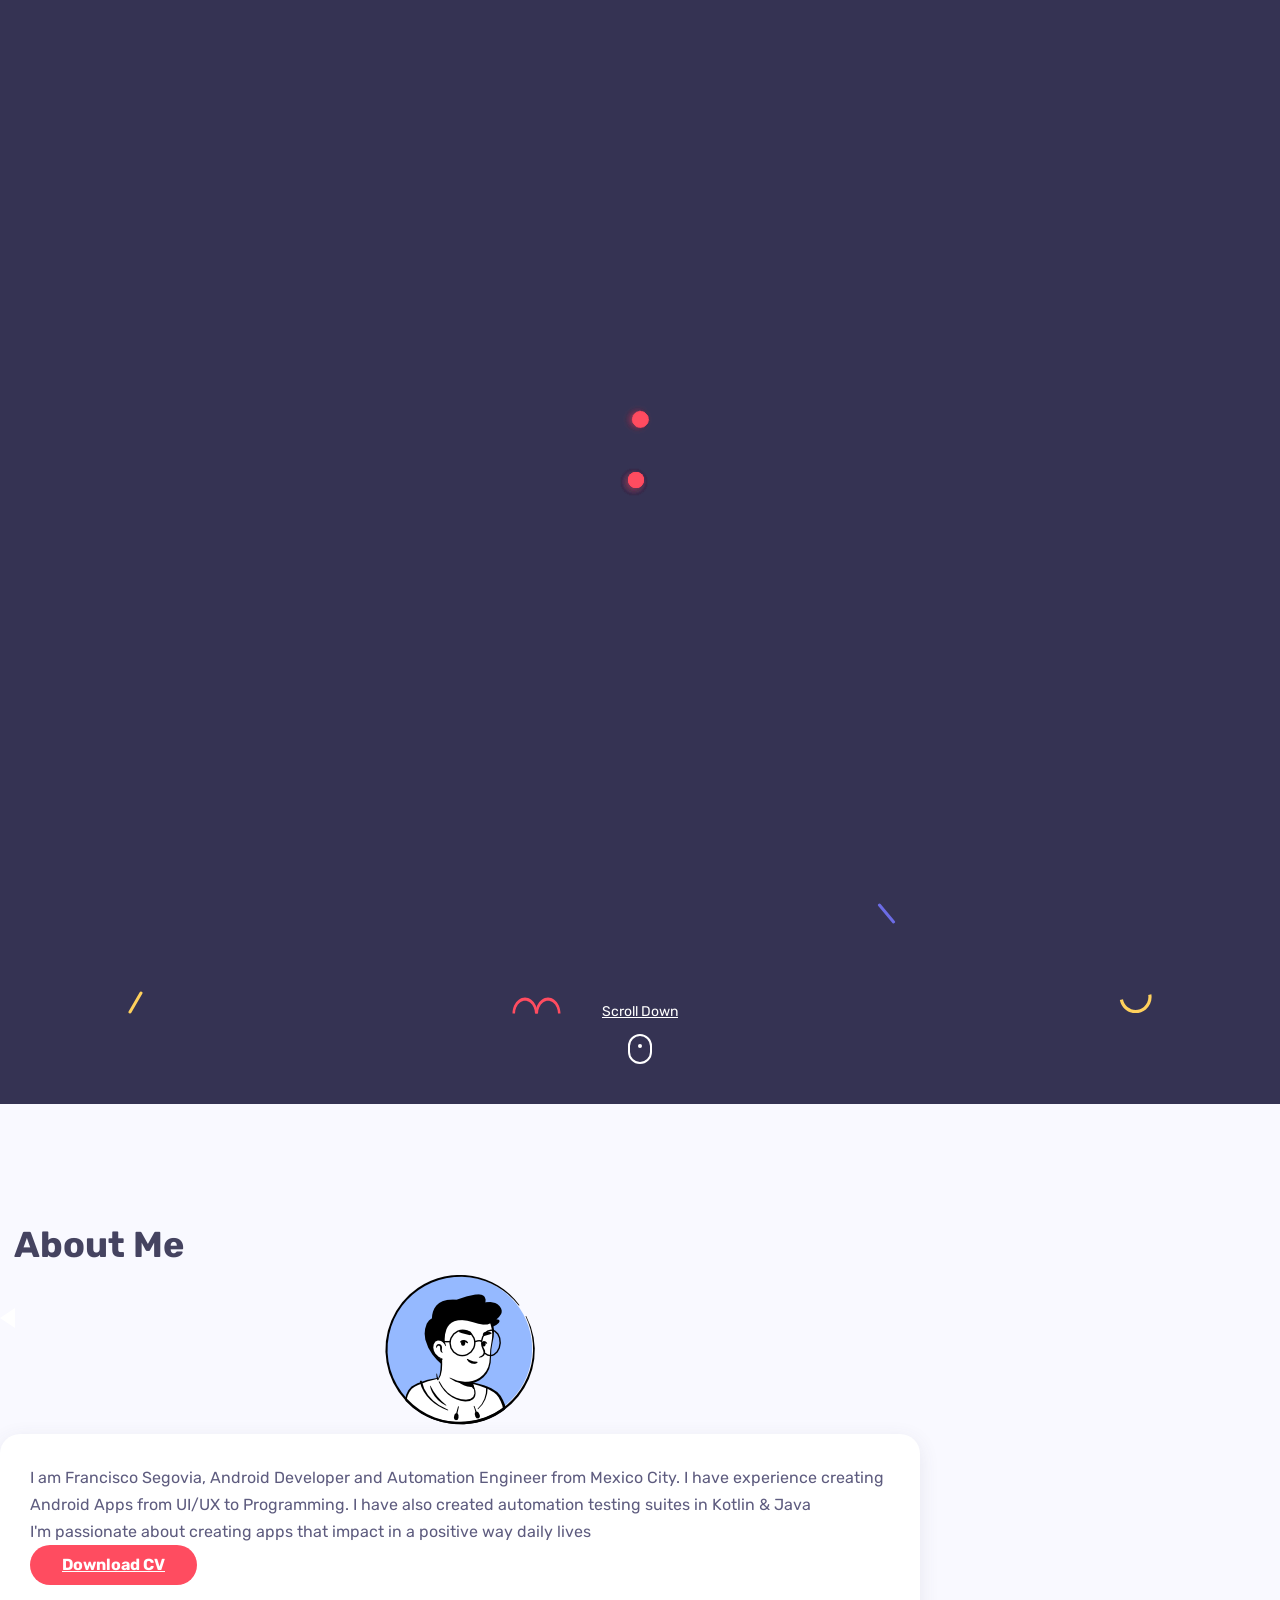
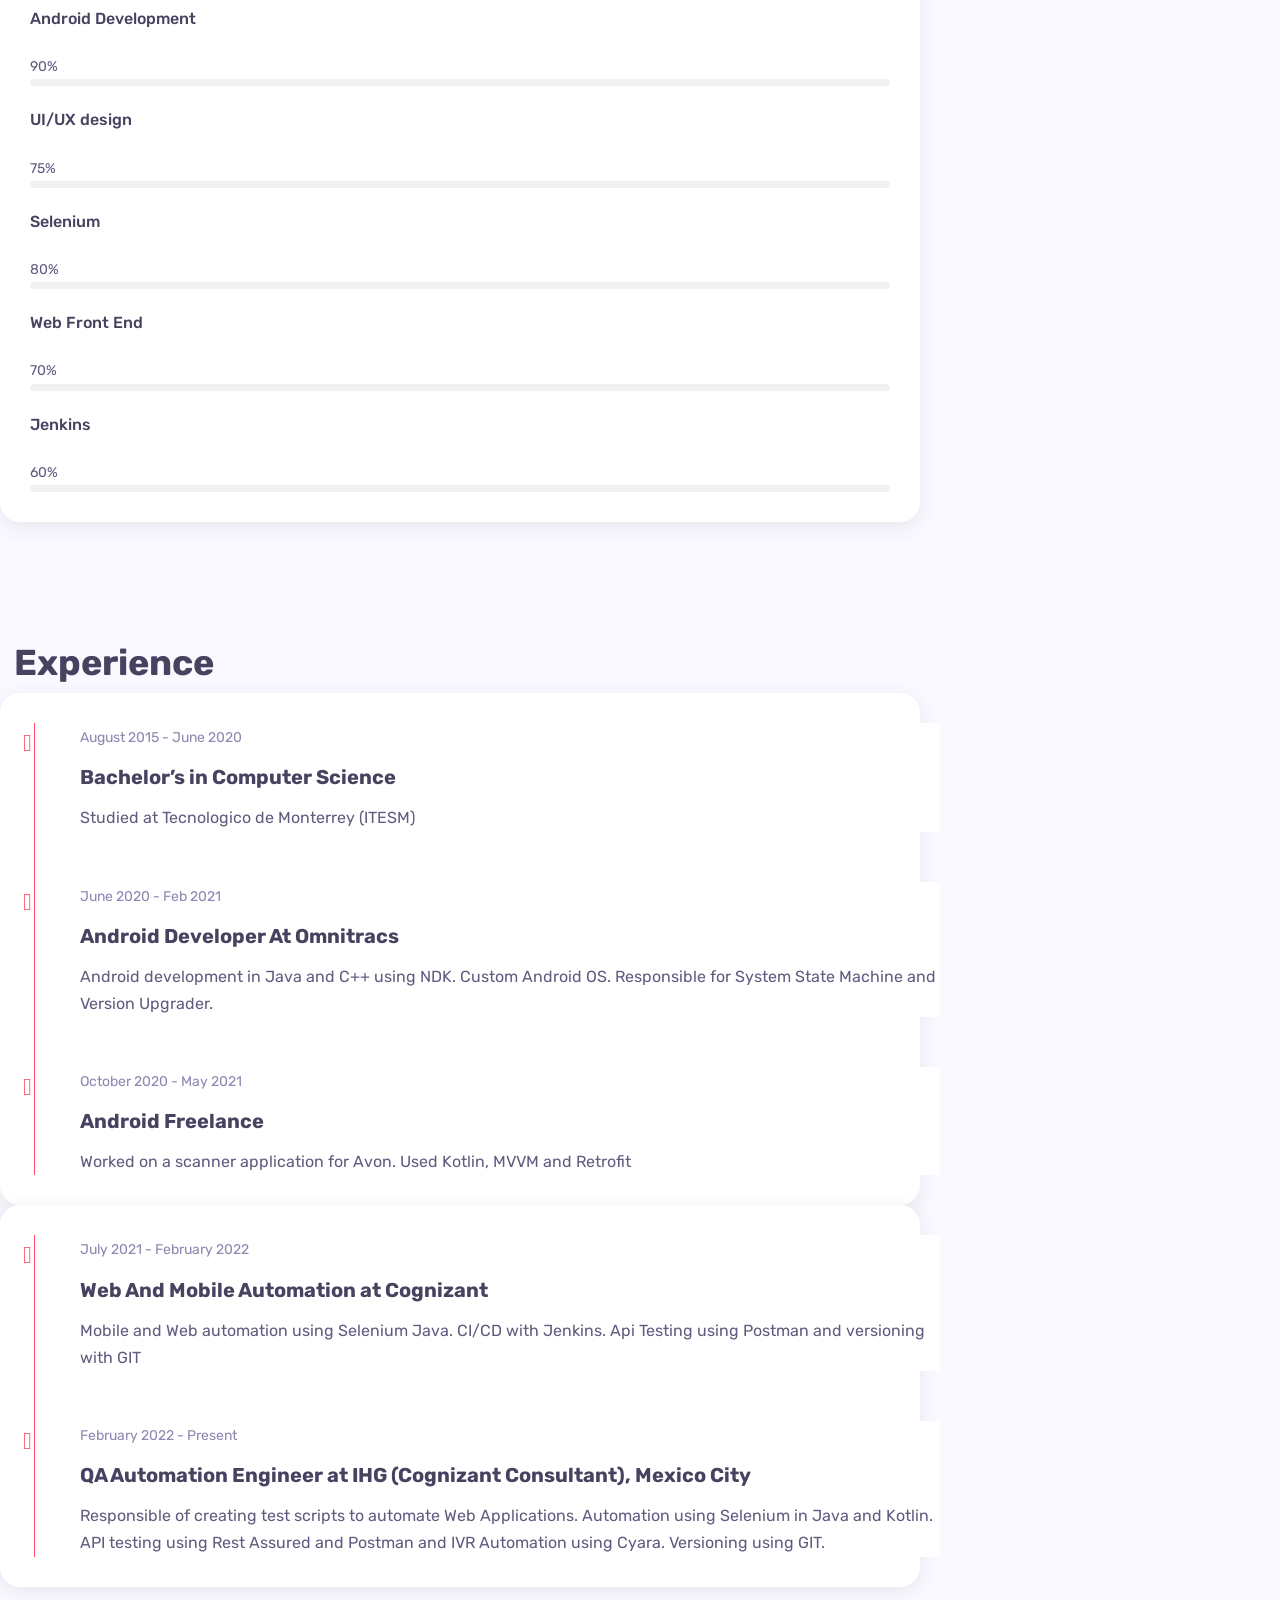
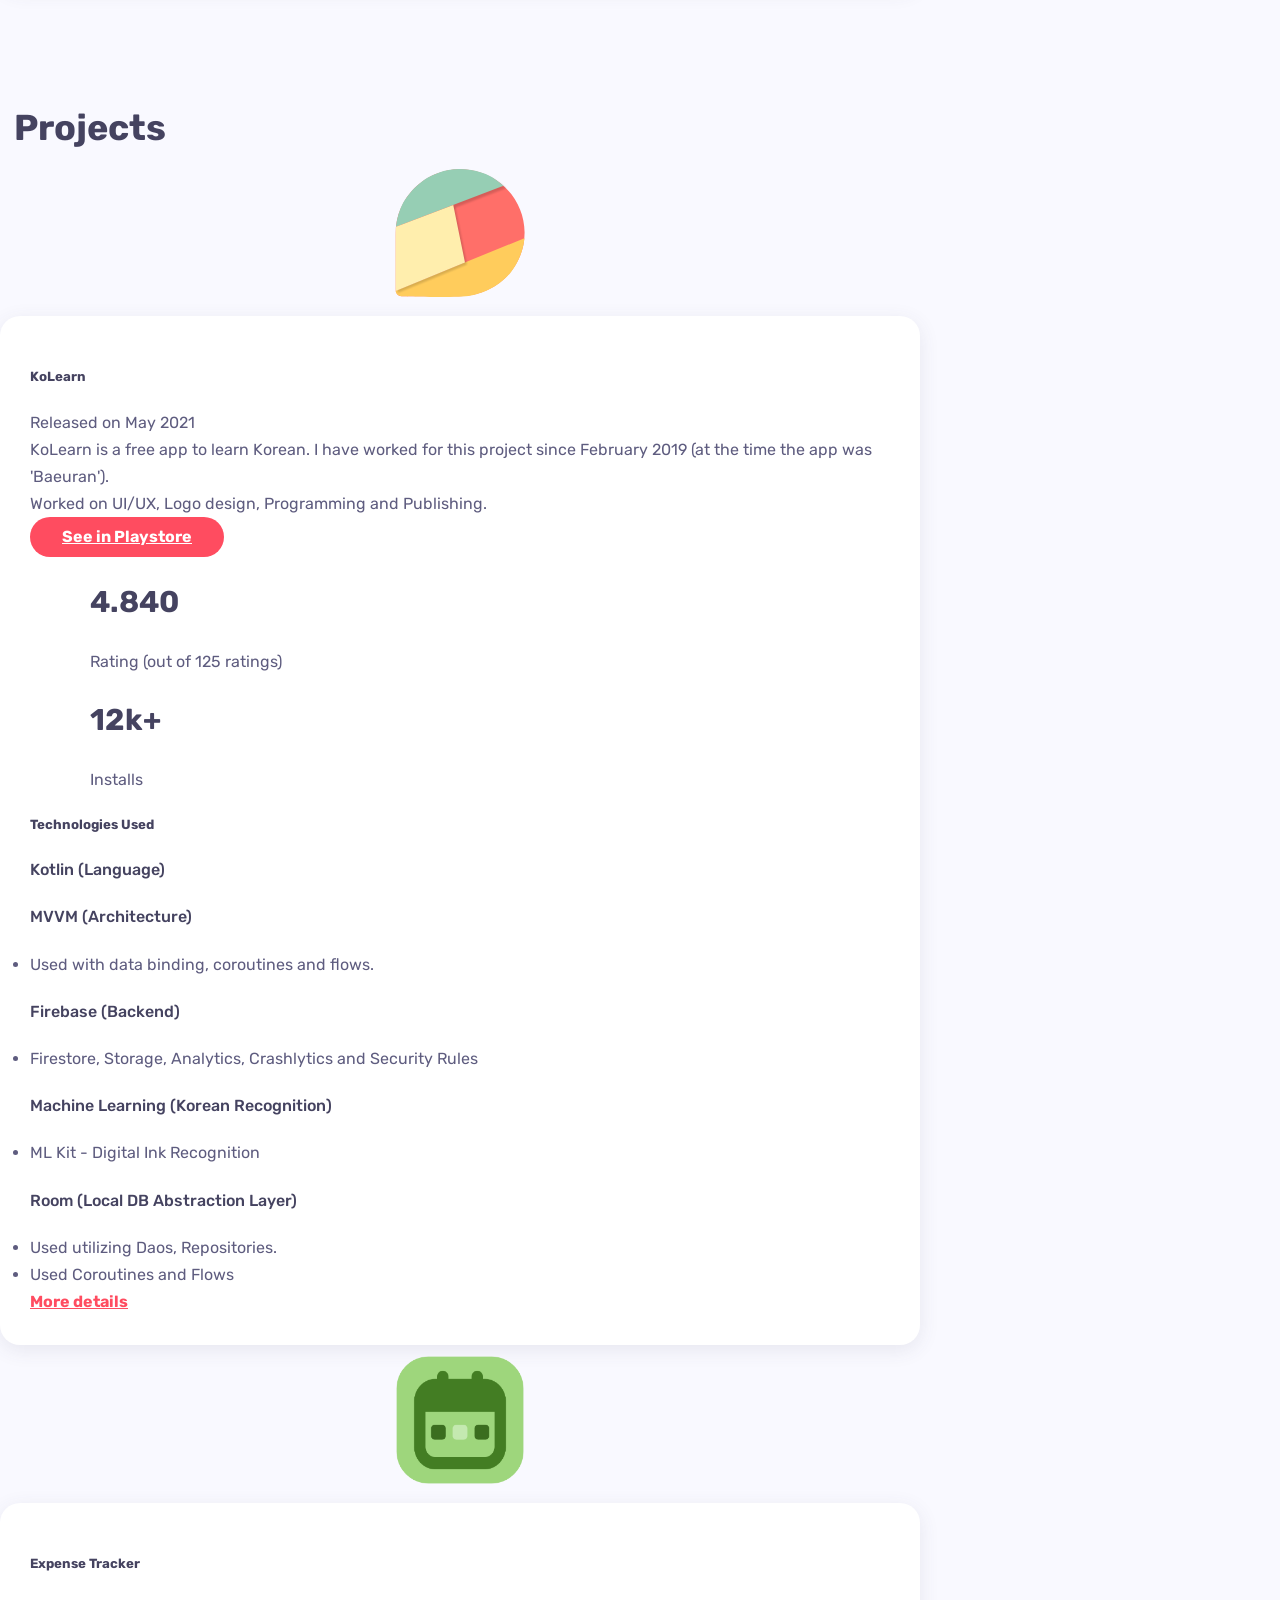
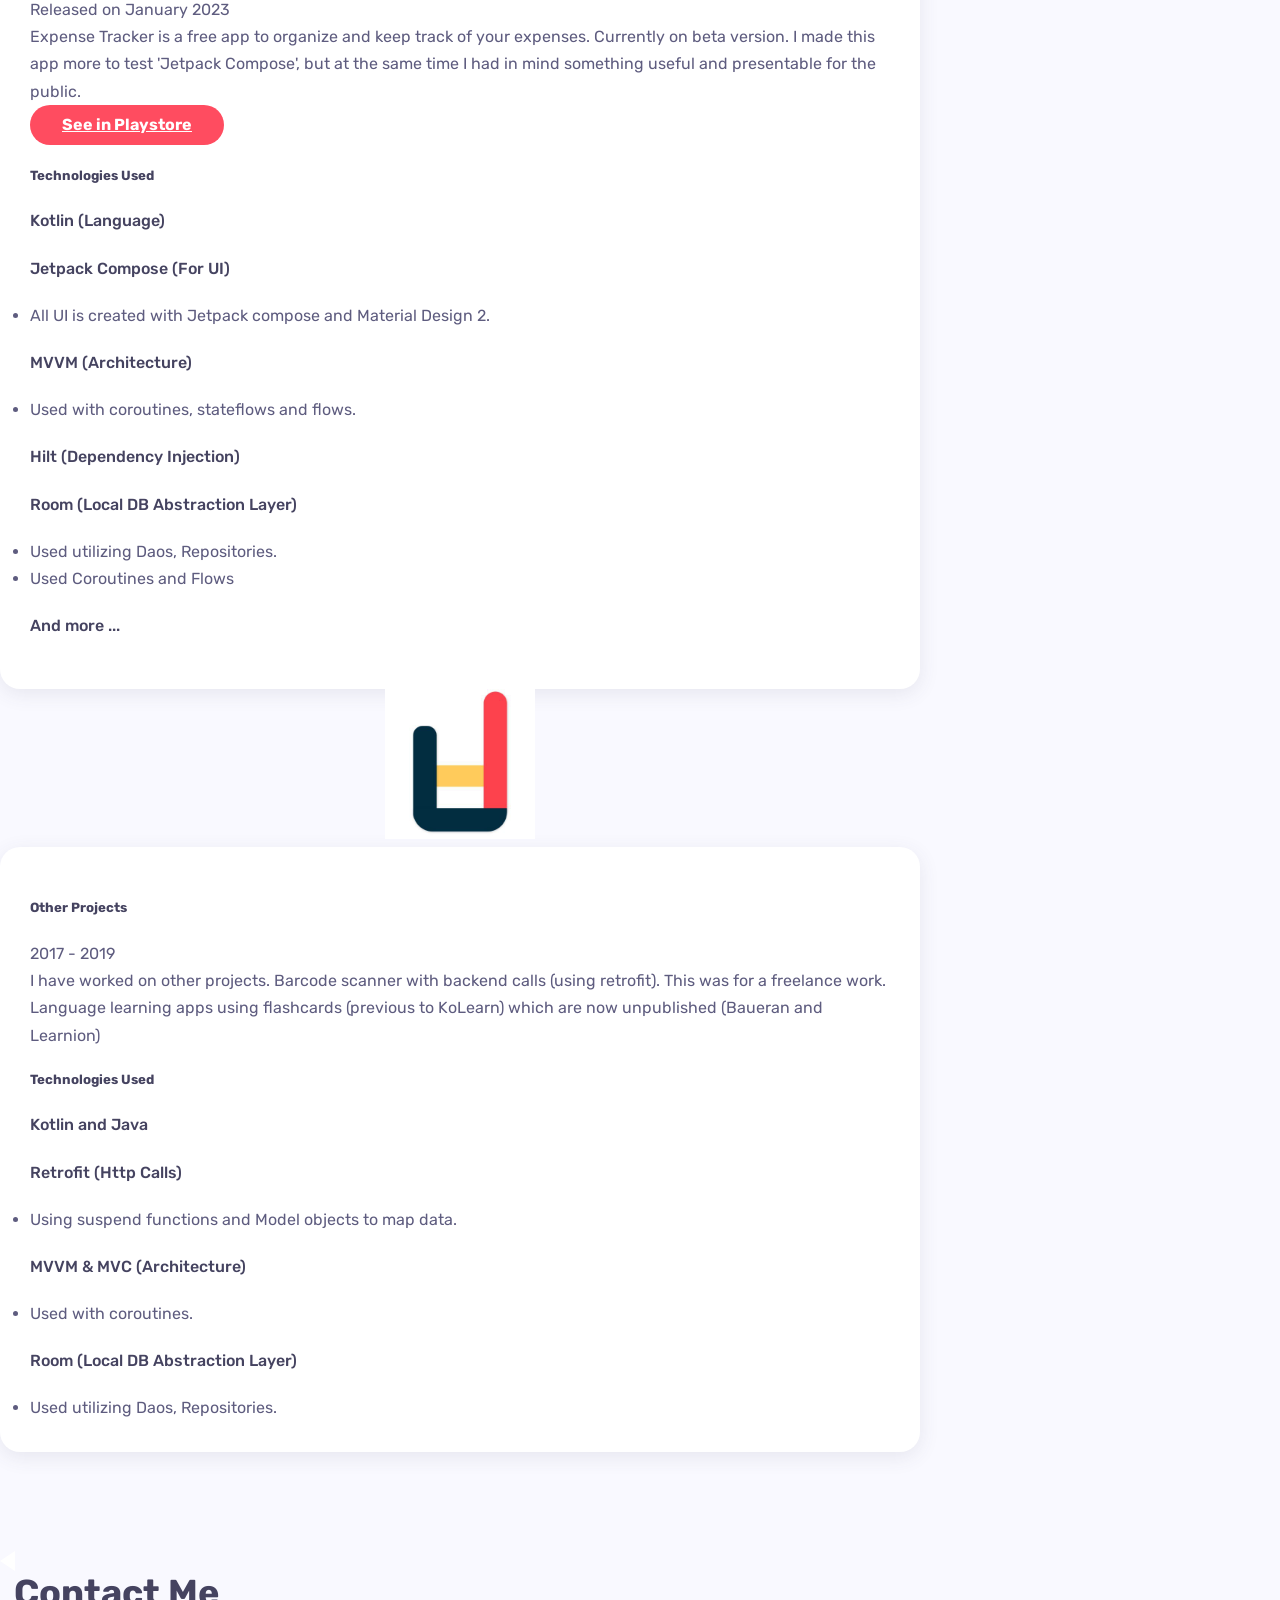
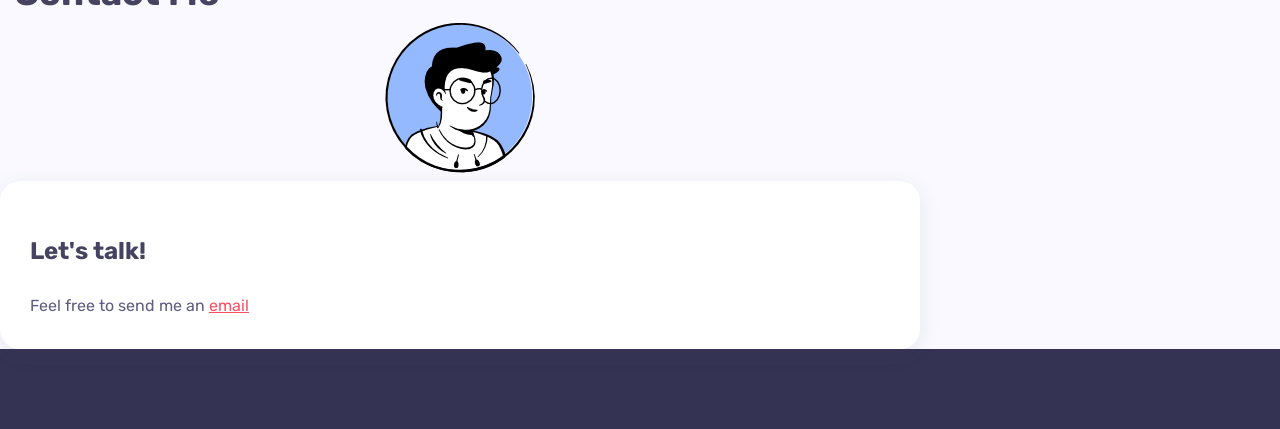
==== index.html @ 5fb9a1fc "Init" ====
<!DOCTYPE html>
<html lang="en-US">
  <head>
    <meta http-equiv="Content-Type" content="text/html; charset=UTF-8" />
    <title>Francisco Segovia - Portfolio</title>
    <meta name="description" content="Francisco Segovia Portfolio" />
    <meta
      name="viewport"
      content="width=device-width, initial-scale=1, maximum-scale=1"
    />
    <link
      rel="shortcut icon"
      type="image/x-icon"
      href="https://via.placeholder.com/32x32"
    />

    <!-- STYLESHEETS -->
    <link
      rel="stylesheet"
      href="css/bootstrap.min.css"
      type="text/css"
      media="all"
    />
    <link rel="stylesheet" href="css/all.min.css" type="text/css" media="all" />
    <link
      rel="stylesheet"
      href="css/simple-line-icons.css"
      type="text/css"
      media="all"
    />
    <link rel="stylesheet" href="css/slick.css" type="text/css" media="all" />
    <link rel="stylesheet" href="css/animate.css" type="text/css" media="all" />
    <link
      rel="stylesheet"
      href="css/magnific-popup.css"
      type="text/css"
      media="all"
    />
    <link rel="stylesheet" href="css/style.css" type="text/css" media="all" />

    <!--[if lt IE 9]>
      <script src="https://oss.maxcdn.com/html5shiv/3.7.2/html5shiv.min.js"></script>
      <script src="https://oss.maxcdn.com/respond/1.4.2/respond.min.js"></script>
    <![endif]-->
  </head>

  <body>
    <!-- Preloader -->
    <div id="preloader">
      <div class="outer">
        <!-- Google Chrome -->
        <div class="infinityChrome">
          <div></div>
          <div></div>
          <div></div>
        </div>

        <!-- Safari and others -->
        <div class="infinity">
          <div>
            <span></span>
          </div>
          <div>
            <span></span>
          </div>
          <div>
            <span></span>
          </div>
        </div>
        <!-- Stuff -->
        <svg xmlns="http://www.w3.org/2000/svg" version="1.1" class="goo-outer">
          <defs>
            <filter id="goo">
              <feGaussianBlur
                in="SourceGraphic"
                stdDeviation="6"
                result="blur"
              />
              <feColorMatrix
                in="blur"
                values="1 0 0 0 0  0 1 0 0 0  0 0 1 0 0  0 0 0 18 -7"
                result="goo"
              />
              <feBlend in="SourceGraphic" in2="goo" />
            </filter>
          </defs>
        </svg>
      </div>
    </div>

    <!-- desktop header -->
    <header class="desktop-header-3 fixed-top">
      <div class="container">
        <nav class="navbar navbar-expand-lg navbar-dark">
          <button
            aria-controls="navbarNavDropdown"
            aria-expanded="false"
            aria-label="Toggle navigation"
            class="navbar-toggler"
            data-target="#navbarNavDropdown"
            data-toggle="collapse"
            type="button"
          >
            <span class="navbar-toggler-icon"></span>
          </button>
          <div class="collapse navbar-collapse" id="navbarNavDropdown">
            <ul class="navbar-nav ml-auto scrollspy">
              <li class="nav-item">
                <a class="nav-link" href="#home">Home</a>
              </li>
              <li class="nav-item">
                <a href="#about" class="nav-link">About</a>
              </li>
              <li class="nav-item">
                <a href="#experience" class="nav-link">Experience</a>
              </li>
              <li class="nav-item">
                <a href="#projects" class="nav-link">Projects</a>
              </li>
              <li class="nav-item">
                <a href="#contact" class="nav-link">Contact</a>
              </li>
            </ul>
          </div>
        </nav>
      </div>
    </header>

    <!-- main layout -->
    <main class="content-3">
      <!-- section home -->
      <section id="home" class="home d-flex align-items-center">
        <div class="container">
          <!-- intro -->
          <div class="intro">
            <!-- avatar image -->
            <img
              src="images/me_icon_108x108.png"
              alt="Illustration"
              class="mb-4"
            />

            <!-- info -->
            <h1 class="mb-2 mt-0">Francisco Segovia</h1>
            <span
              >I'm an
              <span class="text-rotating"
                >Android Developer, Automation Engineer, UI/UX Designer</span
              ></span
            >

            <!-- social icons -->
            <ul class="social-icons light list-inline mb-0 mt-4">
              <li class="list-inline-item">
                <a href="https://github.com/Segovfrank"
                  ><i class="fab fa-github"></i
                ></a>
              </li>
            </ul>

            <!-- buttons -->
            <div class="mt-4">
              <a href="mailto:segovweb@gmail.com" class="btn btn-default"
                >Contact me</a
              >
            </div>
          </div>

          <!-- scroll down mouse wheel -->
          <div class="scroll-down">
            <a href="#about" class="mouse-wrapper">
              <span>Scroll Down</span>
              <span class="mouse">
                <span class="wheel"></span>
              </span>
            </a>
          </div>

          <!-- parallax layers -->
          <div class="parallax" data-relative-input="true">
            <svg
              width="27"
              height="29"
              data-depth="0.3"
              class="layer p1"
              xmlns="http://www.w3.org/2000/svg"
            >
              <path
                d="M21.15625.60099c4.37954 3.67487 6.46544 9.40612 5.47254 15.03526-.9929 5.62915-4.91339 10.30141-10.2846 12.25672-5.37122 1.9553-11.3776.89631-15.75715-2.77856l2.05692-2.45134c3.50315 2.93948 8.3087 3.78663 12.60572 2.22284 4.297-1.5638 7.43381-5.30209 8.22768-9.80537.79387-4.50328-.8749-9.08872-4.37803-12.02821L21.15625.60099z"
                fill="#FFD15C"
                fill-rule="evenodd"
              />
            </svg>

            <svg
              width="26"
              height="26"
              data-depth="0.2"
              class="layer p2"
              xmlns="http://www.w3.org/2000/svg"
            >
              <path
                d="M13 3.3541L2.42705 24.5h21.1459L13 3.3541z"
                stroke="#FF4C60"
                stroke-width="3"
                fill="none"
                fill-rule="evenodd"
              />
            </svg>

            <svg
              width="30"
              height="25"
              data-depth="0.3"
              class="layer p3"
              xmlns="http://www.w3.org/2000/svg"
            >
              <path
                d="M.1436 8.9282C3.00213 3.97706 8.2841.92763 14.00013.92796c5.71605.00032 10.9981 3.04992 13.85641 8 2.8583 4.95007 2.8584 11.0491-.00014 16.00024l-2.77128-1.6c2.28651-3.96036 2.28631-8.84002.00011-12.8002-2.2862-3.96017-6.5124-6.40017-11.08513-6.4-4.57271.00018-8.79872 2.43984-11.08524 6.4002l-2.77128-1.6z"
                fill="#44D7B6"
                fill-rule="evenodd"
              />
            </svg>

            <svg
              width="15"
              height="23"
              data-depth="0.6"
              class="layer p4"
              xmlns="http://www.w3.org/2000/svg"
            >
              <rect
                transform="rotate(30 9.86603 10.13397)"
                x="7"
                width="3"
                height="25"
                rx="1.5"
                fill="#FFD15C"
                fill-rule="evenodd"
              />
            </svg>

            <svg
              width="15"
              height="23"
              data-depth="0.2"
              class="layer p5"
              xmlns="http://www.w3.org/2000/svg"
            >
              <rect
                transform="rotate(30 9.86603 10.13397)"
                x="7"
                width="3"
                height="25"
                rx="1.5"
                fill="#6C6CE5"
                fill-rule="evenodd"
              />
            </svg>

            <svg
              width="49"
              height="17"
              data-depth="0.5"
              class="layer p6"
              xmlns="http://www.w3.org/2000/svg"
            >
              <g fill="#FF4C60" fill-rule="evenodd">
                <path
                  d="M.5 16.5c0-5.71709 2.3825-10.99895 6.25-13.8567 3.8675-2.85774 8.6325-2.85774 12.5 0C23.1175 5.50106 25.5 10.78292 25.5 16.5H23c0-4.57303-1.90625-8.79884-5-11.08535-3.09375-2.28652-6.90625-2.28652-10 0C4.90625 7.70116 3 11.92697 3 16.5H.5z"
                />
                <path
                  d="M23.5 16.5c0-5.71709 2.3825-10.99895 6.25-13.8567 3.8675-2.85774 8.6325-2.85774 12.5 0C46.1175 5.50106 48.5 10.78292 48.5 16.5H46c0-4.57303-1.90625-8.79884-5-11.08535-3.09375-2.28652-6.90625-2.28652-10 0-3.09375 2.28651-5 6.51232-5 11.08535h-2.5z"
                />
              </g>
            </svg>

            <svg
              width="26"
              height="26"
              data-depth="0.4"
              class="layer p7"
              xmlns="http://www.w3.org/2000/svg"
            >
              <path
                d="M13 22.6459L2.42705 1.5h21.1459L13 22.6459z"
                stroke="#FFD15C"
                stroke-width="3"
                fill="none"
                fill-rule="evenodd"
              />
            </svg>

            <svg
              width="19"
              height="21"
              data-depth="0.3"
              class="layer p8"
              xmlns="http://www.w3.org/2000/svg"
            >
              <rect
                transform="rotate(-40 6.25252 10.12626)"
                x="7"
                width="3"
                height="25"
                rx="1.5"
                fill="#6C6CE5"
                fill-rule="evenodd"
              />
            </svg>

            <svg
              width="30"
              height="25"
              data-depth="0.3"
              data-depth-y="-1.30"
              class="layer p9"
              xmlns="http://www.w3.org/2000/svg"
            >
              <path
                d="M29.8564 16.0718c-2.85854 4.95114-8.1405 8.00057-13.85654 8.00024-5.71605-.00032-10.9981-3.04992-13.85641-8-2.8583-4.95007-2.8584-11.0491.00014-16.00024l2.77128 1.6c-2.28651 3.96036-2.28631 8.84002-.00011 12.8002 2.2862 3.96017 6.5124 6.40017 11.08513 6.4 4.57271-.00018 8.79872-2.43984 11.08524-6.4002l2.77128 1.6z"
                fill="#6C6CE5"
                fill-rule="evenodd"
              />
            </svg>

            <svg
              width="47"
              height="29"
              data-depth="0.2"
              class="layer p10"
              xmlns="http://www.w3.org/2000/svg"
            >
              <g fill="#44D7B6" fill-rule="evenodd">
                <path
                  d="M46.78878 17.19094c-1.95535 5.3723-6.00068 9.52077-10.61234 10.8834-4.61167 1.36265-9.0893-.26708-11.74616-4.27524-2.65686-4.00817-3.08917-9.78636-1.13381-15.15866l2.34923.85505c-1.56407 4.29724-1.2181 8.92018.90705 12.12693 2.12514 3.20674 5.70772 4.5107 9.39692 3.4202 3.68921-1.0905 6.92581-4.40949 8.48988-8.70673l2.34923.85505z"
                />
                <path
                  d="M25.17585 9.32448c-1.95535 5.3723-6.00068 9.52077-10.61234 10.8834-4.61167 1.36264-9.0893-.26708-11.74616-4.27525C.16049 11.92447-.27182 6.14628 1.68354.77398l2.34923.85505c-1.56407 4.29724-1.2181 8.92018.90705 12.12692 2.12514 3.20675 5.70772 4.5107 9.39692 3.4202 3.68921-1.0905 6.92581-4.40948 8.48988-8.70672l2.34923.85505z"
                />
              </g>
            </svg>

            <svg
              width="33"
              height="20"
              data-depth="0.5"
              class="layer p11"
              xmlns="http://www.w3.org/2000/svg"
            >
              <path
                d="M32.36774.34317c.99276 5.63023-1.09332 11.3614-5.47227 15.03536-4.37895 3.67396-10.3855 4.73307-15.75693 2.77837C5.76711 16.2022 1.84665 11.53014.8539 5.8999l3.15139-.55567c.7941 4.50356 3.93083 8.24147 8.22772 9.8056 4.29688 1.56413 9.10275.71673 12.60554-2.2227C28.34133 9.98771 30.01045 5.4024 29.21635.89884l3.15139-.55567z"
                fill="#FFD15C"
                fill-rule="evenodd"
              />
            </svg>
          </div>
        </div>
      </section>

      <!-- section about -->
      <section id="about">
        <div class="container">
          <!-- section title -->
          <h2 class="section-title wow fadeInUp">About Me</h2>

          <div class="spacer" data-height="60"></div>

          <div class="row">
            <div class="col-md-3">
              <div class="text-center text-md-left">
                <!-- avatar image -->
                <img src="images/me_icon_150x150.png" alt="Illustration" />
              </div>
              <div class="spacer d-md-none d-lg-none" data-height="30"></div>
            </div>

            <div class="col-md-9 triangle-left-md triangle-top-sm">
              <div class="rounded bg-white shadow-dark padding-30">
                <div class="row">
                  <div class="col-md-6">
                    <!-- about text -->
                    <p>
                      I am Francisco Segovia, Android Developer and Automation
                      Engineer from Mexico City. I have experience creating
                      Android Apps from UI/UX to Programming. I have also
                      created automation testing suites in Kotlin & Java
                    </p>
                    <p>
                      I'm passionate about creating apps that impact in a
                      positive way daily lives
                    </p>
                    <div class="mt-3">
                      <a href="#" class="btn btn-default">Download CV</a>
                    </div>
                    <div
                      class="spacer d-md-none d-lg-none"
                      data-height="30"
                    ></div>
                  </div>
                  <div class="col-md-6">
                    <!-- skill item -->
                    <div class="skill-item">
                      <div class="skill-info clearfix">
                        <h4 class="float-left mb-3 mt-0">
                          Android Development
                        </h4>
                        <span class="float-right">90%</span>
                      </div>
                      <div class="progress">
                        <div
                          class="progress-bar data-background"
                          role="progressbar"
                          aria-valuemin="0"
                          aria-valuemax="100"
                          aria-valuenow="90"
                          data-color="#2FBF71"
                        ></div>
                      </div>
                      <div class="spacer" data-height="20"></div>
                    </div>

                    <!-- skill item -->
                    <div class="skill-item">
                      <div class="skill-info clearfix">
                        <h4 class="float-left mb-3 mt-0">UI/UX design</h4>
                        <span class="float-right">75%</span>
                      </div>
                      <div class="progress">
                        <div
                          class="progress-bar data-background"
                          role="progressbar"
                          aria-valuemin="0"
                          aria-valuemax="100"
                          aria-valuenow="75"
                          data-color="#FF4C60"
                        ></div>
                      </div>
                      <div class="spacer" data-height="20"></div>
                    </div>

                    <!-- skill item -->
                    <div class="skill-item">
                      <div class="skill-info clearfix">
                        <h4 class="float-left mb-3 mt-0">Selenium</h4>
                        <span class="float-right">80%</span>
                      </div>
                      <div class="progress">
                        <div
                          class="progress-bar data-background"
                          role="progressbar"
                          aria-valuemin="0"
                          aria-valuemax="100"
                          aria-valuenow="80"
                          data-color="#6C6CE5"
                        ></div>
                      </div>
                      <div class="spacer" data-height="20"></div>
                    </div>

                    <!-- skill item -->
                    <div class="skill-item">
                      <div class="skill-info clearfix">
                        <h4 class="float-left mb-3 mt-0">Web Front End</h4>
                        <span class="float-right">70%</span>
                      </div>
                      <div class="progress">
                        <div
                          class="progress-bar data-background"
                          role="progressbar"
                          aria-valuemin="0"
                          aria-valuemax="100"
                          aria-valuenow="70"
                          data-color="#FFD15C"
                        ></div>
                      </div>
                      <div class="spacer" data-height="20"></div>
                    </div>

                    <!-- skill item -->
                    <div class="skill-item">
                      <div class="skill-info clearfix">
                        <h4 class="float-left mb-3 mt-0">Jenkins</h4>
                        <span class="float-right">60%</span>
                      </div>
                      <div class="progress">
                        <div
                          class="progress-bar data-background"
                          role="progressbar"
                          aria-valuemin="0"
                          aria-valuemax="100"
                          aria-valuenow="60"
                          data-color="#360568"
                        ></div>
                      </div>
                      <div class="spacer" data-height="20"></div>
                    </div>
                  </div>
                </div>
              </div>
            </div>
          </div>
          <!-- row end -->
        </div>
      </section>

      <!-- section experience -->
      <section id="experience">
        <div class="container">
          <!-- section title -->
          <h2 class="section-title wow fadeInUp">Experience</h2>

          <div class="spacer" data-height="60"></div>

          <div class="row">
            <div class="col-md-6">
              <!-- timeline wrapper -->
              <div
                class="timeline exp bg-white rounded shadow-dark padding-30 overflow-hidden"
              >
                <!-- timeline item -->
                <div class="timeline-container wow fadeInUp">
                  <div class="content">
                    <span class="time">August 2015 - June 2020</span>
                    <h3 class="title">Bachelor’s in Computer Science</h3>
                    <p>Studied at Tecnologico de Monterrey (ITESM)</p>
                  </div>
                </div>

                <!-- timeline item -->
                <div
                  class="timeline-container wow fadeInUp"
                  data-wow-delay="0.2s"
                >
                  <div class="content">
                    <span class="time">June 2020 - Feb 2021</span>
                    <h3 class="title">Android Developer At Omnitracs</h3>
                    <p>
                      Android development in Java and C++ using NDK. Custom
                      Android OS. Responsible for System State Machine and
                      Version Upgrader.
                    </p>
                  </div>
                </div>

                <!-- timeline item -->
                <div
                  class="timeline-container wow fadeInUp"
                  data-wow-delay="0.4s"
                >
                  <div class="content">
                    <span class="time">October 2020 - May 2021</span>
                    <h3 class="title">Android Freelance</h3>
                    <p>
                      Worked on a scanner application for Avon. Used Kotlin,
                      MVVM and Retrofit
                    </p>
                  </div>
                </div>

                <!-- main line -->
                <span class="line"></span>
              </div>
            </div>

            <div class="col-md-6">
              <!-- responsive spacer -->
              <div class="spacer d-md-none d-lg-none" data-height="30"></div>

              <!-- timeline wrapper -->
              <div
                class="timeline exp bg-white rounded shadow-dark padding-30 overflow-hidden"
              >
                <!-- timeline item -->
                <div class="timeline-container wow fadeInUp">
                  <div class="content">
                    <span class="time">July 2021 - February 2022</span>
                    <h3 class="title">
                      Web And Mobile Automation at Cognizant
                    </h3>
                    <p>
                      Mobile and Web automation using Selenium Java. CI/CD with
                      Jenkins. Api Testing using Postman and versioning with GIT
                    </p>
                  </div>
                </div>

                <!-- timeline item -->
                <div
                  class="timeline-container wow fadeInUp"
                  data-wow-delay="0.2s"
                >
                  <div class="content">
                    <span class="time">February 2022 - Present</span>
                    <h3 class="title">
                      QA Automation Engineer at IHG (Cognizant Consultant),
                      Mexico City
                    </h3>
                    <p>
                      Responsible of creating test scripts to automate Web
                      Applications. Automation using Selenium in Java and
                      Kotlin. API testing using Rest Assured and Postman and IVR
                      Automation using Cyara. Versioning using GIT.
                    </p>
                  </div>
                </div>

                <!-- main line -->
                <span class="line"></span>
              </div>
            </div>
          </div>
        </div>
      </section>

      <!-- section projects -->
      <section id="projects">
        <div class="container">
          <!-- section title -->
          <h2 class="section-title wow fadeInUp">Projects</h2>

          <div class="spacer" data-height="60"></div>

          <div class="row">
            <div class="col-md-3">
              <div class="text-center text-md-left">
                <!-- avatar image -->
                <img
                  src="images/kolearn_logo.svg"
                  alt="Illustration"
                  width="150"
                  height="150"
                />
              </div>
              <div class="spacer d-md-none d-lg-none" data-height="30"></div>
            </div>

            <div class="col-md-9 triangle-left-md triangle-top-sm">
              <div class="rounded bg-white shadow-dark padding-30">
                <div class="row">
                  <div class="col-md-6">
                    <!-- about text -->
                    <h5 class="portfolio-item">KoLearn</h5>
                    <p>Released on May 2021</p>

                    <p>
                      KoLearn is a free app to learn Korean. I have worked for
                      this project since February 2019 (at the time the app was
                      'Baeuran').
                    </p>

                    <p>
                      Worked on UI/UX, Logo design, Programming and Publishing.
                    </p>
                    <div class="mt-3">
                      <a
                        href="https://play.google.com/store/apps/details?id=com.learnion.kolearn"
                        class="btn btn-default"
                        target="_blank"
                      >
                        <span class="icon icon-link"></span> See in Playstore</a
                      >
                    </div>
                    <div
                      class="spacer d-md-none d-lg-none"
                      data-height="30"
                    ></div>
                    <div class="spacer" data-height="30"></div>

                    <div class="column">
                      <!-- fact item -->
                      <div class="fact-item">
                        <span class="icon icon-star"></span>
                        <div class="details">
                          <h3 class="mb-0 mt-0 number">
                            <em class="">4.840</em>
                          </h3>
                          <p class="mb-0">Rating (out of 125 ratings)</p>
                        </div>
                      </div>
                      <div class="spacer" data-height="10"></div>

                      <!-- fact item -->
                      <div class="fact-item">
                        <span class="icon icon-people"></span>
                        <div class="details">
                          <h3 class="mb-0 mt-0 number">
                            <em class="">12</em>k+
                          </h3>
                          <p class="mb-0">Installs</p>
                        </div>
                      </div>
                      <div
                        class="spacer d-md-none d-lg-none"
                        data-height="30"
                      ></div>
                    </div>
                  </div>
                  <div class="col-md-6">
                    <h5 class="portfolio-item">Technologies Used</h5>

                    <!-- technology item -->
                    <div class="skill-item">
                      <div class="skill-info clearfix">
                        <h4 class="float-left mb-3 mt-0">Kotlin (Language)</h4>
                      </div>
                      <div class="spacer" data-height="10"></div>
                    </div>

                    <!-- technology item -->
                    <div class="skill-item">
                      <div class="skill-info clearfix">
                        <h4 class="float-left mb-0 mt-0">
                          MVVM (Architecture)
                        </h4>
                      </div>
                      <ul class="list-inline meta">
                        <li class="list-inline-item">
                          Used with data binding, coroutines and flows.
                        </li>
                      </ul>
                      <div class="spacer" data-height="10"></div>
                    </div>
                    <!-- technology item -->
                    <div class="skill-item">
                      <div class="skill-info clearfix">
                        <h4 class="float-left mb-0 mt-0">Firebase (Backend)</h4>
                      </div>
                      <ul class="list-inline meta">
                        <li class="list-inline-item">
                          Firestore, Storage, Analytics, Crashlytics and
                          Security Rules
                        </li>
                      </ul>
                      <div class="spacer" data-height="10"></div>
                    </div>

                    <!-- technology item -->
                    <div class="skill-item">
                      <div class="skill-info clearfix">
                        <h4 class="float-left mb-0 mt-0">
                          Machine Learning (Korean Recognition)
                        </h4>
                      </div>
                      <ul class="list-inline meta">
                        <li class="list-inline-item">
                          ML Kit - Digital Ink Recognition
                        </li>
                      </ul>
                      <div class="spacer" data-height="10"></div>
                    </div>

                    <!-- technology item -->
                    <div class="skill-item">
                      <div class="skill-info clearfix">
                        <h4 class="float-left mb-0 mt-0">
                          Room (Local DB Abstraction Layer)
                        </h4>
                      </div>
                      <ul class="list-inline meta">
                        <li class="list-inline-item">
                          Used utilizing Daos, Repositories.
                        </li>
                        <li class="list-inline-item">
                          Used Coroutines and Flows
                        </li>
                      </ul>
                      <div class="spacer" data-height="10"></div>
                    </div>
                    <!-- technology item -->
                    <b class="wow fadeInUp">
                      <a href="kolearn_details.html">More details</a>
                    </b>
                  </div>
                </div>
              </div>
            </div>
          </div>
          <!-- row end -->

          <div class="spacer" data-height="60"></div>

          <div class="row">
            <div class="col-md-3">
              <div class="text-center text-md-left">
                <!-- avatar image -->
                <img
                  src="images/expense_tracker_icon.png"
                  alt="Illustration"
                  width="150"
                  height="150"
                />
              </div>
              <div class="spacer d-md-none d-lg-none" data-height="30"></div>
            </div>

            <div class="col-md-9 triangle-left-md triangle-top-sm">
              <div class="rounded bg-white shadow-dark padding-30">
                <div class="row">
                  <div class="col-md-6">
                    <!-- about text -->
                    <h5 class="portfolio-item">Expense Tracker</h5>

                    <p>Released on January 2023</p>

                    <p>
                      Expense Tracker is a free app to organize and keep track
                      of your expenses. Currently on beta version. I made this
                      app more to test 'Jetpack Compose', but at the same time I
                      had in mind something useful and presentable for the
                      public.
                    </p>

                    <div class="mt-3">
                      <a
                        href="https://play.google.com/store/apps/details?id=com.learnion.expensetracker"
                        class="btn btn-default"
                        target="_blank"
                      >
                        <span class="icon icon-link"></span> See in Playstore</a
                      >
                    </div>
                    <div
                      class="spacer d-md-none d-lg-none"
                      data-height="30"
                    ></div>
                    <div class="spacer" data-height="30"></div>
                  </div>
                  <div class="col-md-6">
                    <h5 class="portfolio-item">Technologies Used</h5>

                    <!-- technology item -->
                    <div class="skill-item">
                      <div class="skill-info clearfix">
                        <h4 class="float-left mb-3 mt-0">Kotlin (Language)</h4>
                      </div>
                      <div class="spacer" data-height="10"></div>
                    </div>

                    <!-- technology item -->
                    <div class="skill-item">
                      <div class="skill-info clearfix">
                        <h4 class="float-left mb-0 mt-0">
                          Jetpack Compose (For UI)
                        </h4>
                      </div>
                      <ul class="list-inline meta">
                        <li class="list-inline-item">
                          All UI is created with Jetpack compose and Material
                          Design 2.
                        </li>
                      </ul>
                      <div class="spacer" data-height="10"></div>
                    </div>

                    <!-- technology item -->
                    <div class="skill-item">
                      <div class="skill-info clearfix">
                        <h4 class="float-left mb-0 mt-0">
                          MVVM (Architecture)
                        </h4>
                      </div>
                      <ul class="list-inline meta">
                        <li class="list-inline-item">
                          Used with coroutines, stateflows and flows.
                        </li>
                      </ul>
                      <div class="spacer" data-height="10"></div>
                    </div>

                    <!-- technology item -->
                    <div class="skill-item">
                      <div class="skill-info clearfix">
                        <h4 class="float-left mb-0 mt-0">
                          Hilt (Dependency Injection)
                        </h4>
                      </div>
                      <div class="spacer" data-height="10"></div>
                    </div>
                    <div class="spacer" data-height="10"></div>

                    <!-- technology item -->
                    <div class="skill-item">
                      <div class="skill-info clearfix">
                        <h4 class="float-left mb-0 mt-0">
                          Room (Local DB Abstraction Layer)
                        </h4>
                      </div>
                      <ul class="list-inline meta">
                        <li class="list-inline-item">
                          Used utilizing Daos, Repositories.
                        </li>
                        <li class="list-inline-item">
                          Used Coroutines and Flows
                        </li>
                      </ul>
                      <div class="spacer" data-height="10"></div>
                    </div>
                    <!-- technology item -->
                    <div class="skill-item">
                      <div class="skill-info clearfix">
                        <h4 class="float-left mb-0 mt-0">And more ...</h4>
                      </div>

                      <div class="spacer" data-height="10"></div>
                    </div>
                  </div>
                </div>
              </div>
            </div>
          </div>
          <!-- row end -->
          <div class="spacer" data-height="60"></div>

          <div class="row">
            <div class="col-md-3">
              <div class="text-center text-md-left">
                <!-- avatar image -->
                <img
                  src="images/baeuran.jpg"
                  alt="Illustration"
                  width="150"
                  height="150"
                />
              </div>
              <div class="spacer d-md-none d-lg-none" data-height="30"></div>
            </div>

            <div class="col-md-9 triangle-left-md triangle-top-sm">
              <div class="rounded bg-white shadow-dark padding-30">
                <div class="row">
                  <div class="col-md-6">
                    <!-- about text -->
                    <h5 class="portfolio-item">Other Projects</h5>

                    <p>2017 - 2019</p>

                    <p>
                      I have worked on other projects. Barcode scanner with
                      backend calls (using retrofit). This was for a freelance
                      work.
                    </p>

                    <p>
                      Language learning apps using flashcards (previous to
                      KoLearn) which are now unpublished (Baueran and Learnion)
                    </p>

                    <div
                      class="spacer d-md-none d-lg-none"
                      data-height="30"
                    ></div>
                    <div class="spacer" data-height="30"></div>
                  </div>
                  <div class="col-md-6">
                    <h5 class="portfolio-item">Technologies Used</h5>

                    <!-- technology item -->
                    <div class="skill-item">
                      <div class="skill-info clearfix">
                        <h4 class="float-left mb-3 mt-0">Kotlin and Java</h4>
                      </div>
                      <div class="spacer" data-height="10"></div>
                    </div>

                    <!-- technology item -->
                    <div class="skill-item">
                      <div class="skill-info clearfix">
                        <h4 class="float-left mb-0 mt-0">
                          Retrofit (Http Calls)
                        </h4>
                      </div>
                      <ul class="list-inline meta">
                        <li class="list-inline-item">
                          Using suspend functions and Model objects to map data.
                        </li>
                      </ul>
                      <div class="spacer" data-height="10"></div>
                    </div>

                    <!-- technology item -->
                    <div class="skill-item">
                      <div class="skill-info clearfix">
                        <h4 class="float-left mb-0 mt-0">
                          MVVM & MVC (Architecture)
                        </h4>
                      </div>
                      <ul class="list-inline meta">
                        <li class="list-inline-item">Used with coroutines.</li>
                      </ul>
                      <div class="spacer" data-height="10"></div>
                    </div>

                    <!-- technology item -->
                    <div class="skill-item">
                      <div class="skill-info clearfix">
                        <h4 class="float-left mb-0 mt-0">
                          Room (Local DB Abstraction Layer)
                        </h4>
                      </div>
                      <ul class="list-inline meta">
                        <li class="list-inline-item">
                          Used utilizing Daos, Repositories.
                        </li>
                      </ul>
                      <div class="spacer" data-height="10"></div>
                    </div>
                  </div>
                </div>
              </div>
            </div>
          </div>
          <!-- row end -->
        </div>
      </section>

      <!-- section contact -->
      <section id="contact">
        <div class="container">
          <!-- section title -->
          <h2 class="section-title wow fadeInUp">Contact Me</h2>

          <div class="spacer" data-height="60"></div>

          <div class="row">
            <div class="col-md-3">
              <div class="text-center text-md-left">
                <!-- avatar image -->
                <img src="images/me_icon_150x150.png" alt="Illustration" />
              </div>
              <div class="spacer d-md-none d-lg-none" data-height="10"></div>
            </div>

            <div class="col-md-9 triangle-left-md triangle-top-sm">
              <div class="rounded bg-white shadow-dark padding-30">
                <div class="row">
                  <div class="col-md-12">
                    <h3 class="wow fadeInUp">Let's talk!</h3>

                    <p class="wow fadeInUp">
                      Feel free to send me an
                      <a href="mailto:segovweb@gmail.com">email</a>
                    </p>
                  </div>
                </div>
              </div>
            </div>
          </div>
          <!-- row end -->
        </div>
      </section>

      <div class="spacer" data-height="96"></div>

      <footer class="footer">
        <div class="container"></div>
      </footer>
    </main>

    <!-- Go to top button -->
    <a href="javascript:" id="return-to-top"><i class="fas fa-arrow-up"></i></a>

    <!-- SCRIPTS -->
    <script src="js/jquery-1.12.3.min.js"></script>
    <script src="js/jquery.easing.min.js"></script>
    <script src="js/jquery.waypoints.min.js"></script>
    <script src="js/jquery.counterup.min.js"></script>
    <script src="js/popper.min.js"></script>
    <script src="js/bootstrap.min.js"></script>
    <script src="js/isotope.pkgd.min.js"></script>
    <script src="js/infinite-scroll.min.js"></script>
    <script src="js/imagesloaded.pkgd.min.js"></script>
    <script src="js/slick.min.js"></script>
    <script src="js/contact.js"></script>
    <script src="js/validator.js"></script>
    <script src="js/wow.min.js"></script>
    <script src="js/morphext.min.js"></script>
    <script src="js/parallax.min.js"></script>
    <script src="js/jquery.magnific-popup.min.js"></script>
    <script src="js/custom.js"></script>
  </body>
</html>
---- css/style.css ----
@charset "UTF-8";
/*
Template Name: Bolby
Version: 1.0
Author: PxlSolutions
Author URI: http://themeforest.net/user/pxlsolutions
Description: Portfolio/CV/Resume HTML Template

[TABLE OF CONTENTS]

01. Base
02. Typography
03. Preloader
04. Header
05. Sections
06. Parallax Shapes
07. Skills
08. Service
09. Portfolio
10. Facts
11. Prices
12. Testimonials
13. Blog
14. Clients
15. Contact
16. Helper
17. Dark Mode
18. Buttons
19. Bootstrap Components
20. Theme elements
21. Slick
22. Responsive

*/
@import url("https://fonts.googleapis.com/css?family=Rubik:300,300i,400,400i,500,500i,700,700i,900,900i&display=swap&subset=cyrillic");
/*=================================================================*/
/*                      BASE                              
/*=================================================================*/
* {
  margin: 0;
  padding: 0;
}

html {
  margin: 0 !important;
  overflow: auto !important;
}

body {
  color: #5E5C7F;
  background-color: #F9F9FF;
  font-family: "Rubik", sans-serif;
  font-size: 16px;
  line-height: 1.7;
  overflow-x: hidden;
  -webkit-font-smoothing: antialiased;
  -moz-osx-font-smoothing: grayscale;
}

img {
  max-width: 100%;
  height: auto;
}

.text-center {
  text-align: center;
}

.text-left {
  text-align: left;
}

.text-right {
  text-align: right;
}

.relative {
  position: relative;
}

/*=================================================================*/
/*                      TYPOGRAPHY                              
/*=================================================================*/
h1, h2, h3, h4, h5, h6 {
  color: #454360;
  font-family: "Rubik", sans-serif;
  font-weight: 700;
  margin: 20px 0;
}

h1 {
  font-size: 36px;
}

h2 {
  font-size: 28px;
}

h3 {
  font-size: 24px;
}

h4 {
  font-size: 18px;
}

a {
  color: #FF4C60;
  outline: 0;
  -webkit-transition: all 0.3s ease-in-out;
  -moz-transition: all 0.3s ease-in-out;
  transition: all 0.3s ease-in-out;
}
a:hover {
  color: #353353;
  text-decoration: none;
}
a:focus {
  outline: 0;
}

blockquote {
  padding: 20px 20px;
  margin: 0 0 20px;
  font-size: 16px;
  background: #F7F7F7;
  border-radius: 10px;
}

blockquote p {
  line-height: 1.6;
}

/* === Pre === */
pre {
  display: block;
  padding: 9.5px;
  margin: 0 0 10px;
  font-size: 13px;
  line-height: 1.42857143;
  color: #333;
  word-break: break-all;
  word-wrap: break-word;
  background-color: #f5f5f5;
  border: 1px solid #ccc;
  border-radius: 0;
}

/*=================================================================*/
/*                      PRELOADER                              
/*=================================================================*/
.infinity {
  width: 120px;
  height: 60px;
  position: relative;
}
.infinity div,
.infinity span {
  position: absolute;
}
.infinity div {
  top: 0;
  left: 50%;
  width: 60px;
  height: 60px;
  animation: rotate 6.9s linear infinite;
}
.infinity div span {
  left: -8px;
  top: 50%;
  margin: -8px 0 0 0;
  width: 16px;
  height: 16px;
  display: block;
  background: #FF4C60;
  box-shadow: 2px 2px 8px rgba(255, 76, 96, 0.09);
  border-radius: 50%;
  transform: rotate(90deg);
  animation: move 6.9s linear infinite;
}
.infinity div span:before, .infinity div span:after {
  content: "";
  position: absolute;
  display: block;
  border-radius: 50%;
  width: 14px;
  height: 14px;
  background: inherit;
  top: 50%;
  left: 50%;
  margin: -7px 0 0 -7px;
  box-shadow: inherit;
}
.infinity div span:before {
  animation: drop1 0.8s linear infinite;
}
.infinity div span:after {
  animation: drop2 0.8s linear infinite 0.4s;
}
.infinity div:nth-child(2) {
  animation-delay: -2.3s;
}
.infinity div:nth-child(2) span {
  animation-delay: -2.3s;
}
.infinity div:nth-child(3) {
  animation-delay: -4.6s;
}
.infinity div:nth-child(3) span {
  animation-delay: -4.6s;
}

.infinityChrome {
  width: 128px;
  height: 60px;
}
.infinityChrome div {
  position: absolute;
  width: 16px;
  height: 16px;
  background: #FF4C60;
  box-shadow: 2px 2px 8px rgba(255, 76, 96, 0.09);
  border-radius: 50%;
  animation: moveSvg 6.9s linear infinite;
  -webkit-filter: url(#goo);
  filter: url(#goo);
  transform: scaleX(-1);
  offset-path: path("M64.3636364,29.4064278 C77.8909091,43.5203348 84.4363636,56 98.5454545,56 C112.654545,56 124,44.4117395 124,30.0006975 C124,15.5896556 112.654545,3.85282763 98.5454545,4.00139508 C84.4363636,4.14996252 79.2,14.6982509 66.4,29.4064278 C53.4545455,42.4803627 43.5636364,56 29.4545455,56 C15.3454545,56 4,44.4117395 4,30.0006975 C4,15.5896556 15.3454545,4.00139508 29.4545455,4.00139508 C43.5636364,4.00139508 53.1636364,17.8181672 64.3636364,29.4064278 Z");
}
.infinityChrome div:before, .infinityChrome div:after {
  content: "";
  position: absolute;
  display: block;
  border-radius: 50%;
  width: 14px;
  height: 14px;
  background: inherit;
  top: 50%;
  left: 50%;
  margin: -7px 0 0 -7px;
  box-shadow: inherit;
}
.infinityChrome div:before {
  animation: drop1 0.8s linear infinite;
}
.infinityChrome div:after {
  animation: drop2 0.8s linear infinite 0.4s;
}
.infinityChrome div:nth-child(2) {
  animation-delay: -2.3s;
}
.infinityChrome div:nth-child(3) {
  animation-delay: -4.6s;
}

@keyframes moveSvg {
  0% {
    offset-distance: 0%;
  }
  25% {
    background: #6C6CE5;
  }
  75% {
    background: #FFD15C;
  }
  100% {
    offset-distance: 100%;
  }
}
@keyframes rotate {
  50% {
    transform: rotate(360deg);
    margin-left: 0;
  }
  50.0001%, 100% {
    margin-left: -60px;
  }
}
@keyframes move {
  0%, 50% {
    left: -8px;
  }
  25% {
    background: #FFD15C;
  }
  75% {
    background: #6C6CE5;
  }
  50.0001%, 100% {
    left: auto;
    right: -8px;
  }
}
@keyframes drop1 {
  100% {
    transform: translate(32px, 8px) scale(0);
  }
}
@keyframes drop2 {
  0% {
    transform: translate(0, 0) scale(0.9);
  }
  100% {
    transform: translate(32px, -8px) scale(0);
  }
}
#preloader {
  background: #353353;
  height: 100%;
  position: fixed;
  width: 100%;
  z-index: 1031;
}
#preloader .outer {
  position: absolute;
  top: 50%;
  left: 50%;
  transform: translate(-50%, -50%);
}
#preloader.light {
  background: #F9F9FF;
}

.goo-outer {
  display: none;
}

/*=================================================================*/
/*                      HEADER                              
/*=================================================================*/
header.desktop-header-1 {
  color: #FFF;
  border-right: solid 1px rgba(255, 255, 255, 0.1);
  background: #353353;
  padding: 50px 40px 40px;
  position: fixed;
  left: 0;
  overflow-y: auto;
  overflow-x: hidden;
  height: 100vh;
  min-height: 100vh;
  top: 0;
  width: 290px;
  z-index: 1;
  -webkit-transform: translateX(0);
  -moz-transform: translateX(0);
  -ms-transform: translateX(0);
  -o-transform: translateX(0);
  transform: translateX(0);
  -webkit-transition: all 0.3s ease-in-out;
  -moz-transition: all 0.3s ease-in-out;
  transition: all 0.3s ease-in-out;
  /* === Vertical Menu === */
  /* === Submenu === */
}
header.desktop-header-1.open {
  -webkit-transform: translateX(0);
  -moz-transform: translateX(0);
  -ms-transform: translateX(0);
  -o-transform: translateX(0);
  transform: translateX(0);
}
header.desktop-header-1 .vertical-menu {
  list-style: none;
  padding: 0;
  margin-bottom: 130px;
  margin-top: 130px;
}
header.desktop-header-1 .vertical-menu li.openmenu > a {
  color: #000;
}
header.desktop-header-1 .vertical-menu li.openmenu .switch {
  -webkit-transform: rotate(45deg);
  -moz-transform: rotate(45deg);
  -ms-transform: rotate(45deg);
  -o-transform: rotate(45deg);
  transform: rotate(45deg);
}
header.desktop-header-1 .vertical-menu li {
  padding: 8px 0;
  position: relative;
  list-style: none;
  -webkit-transition: all 0.2s ease-in-out;
  -moz-transition: all 0.2s ease-in-out;
  transition: all 0.2s ease-in-out;
}
header.desktop-header-1 .vertical-menu li a:hover {
  color: #FFD15C;
}
header.desktop-header-1 .vertical-menu li i {
  color: #FFD15C;
  margin-right: 20px;
}
header.desktop-header-1 .vertical-menu li .switch {
  font-size: 30px;
  display: inline-block;
  padding: 0 14px;
  line-height: 1;
  cursor: pointer;
  color: #000;
  position: absolute;
  top: 24px;
  -webkit-transform: rotate(0deg);
  -moz-transform: rotate(0deg);
  -ms-transform: rotate(0deg);
  -o-transform: rotate(0deg);
  transform: rotate(0deg);
  -webkit-transition: all 0.2s ease-in-out;
  -moz-transition: all 0.2s ease-in-out;
  transition: all 0.2s ease-in-out;
  -webkit-backface-visibility: hidden;
}
header.desktop-header-1 .vertical-menu li a {
  color: #FFF;
  font-family: "Rubik", sans-serif;
  font-size: 16px;
  font-weight: 700;
  width: 100%;
  text-decoration: none;
  position: relative;
}
header.desktop-header-1 .vertical-menu li a.nav-link {
  display: initial;
  padding: 0;
}
header.desktop-header-1 .vertical-menu li .nav-link.active {
  color: #FFD15C;
}
header.desktop-header-1 .submenu {
  display: none;
  padding: 0;
}
header.desktop-header-1 .submenu li a {
  color: #000;
  font-size: 18px;
  font-weight: 700;
}
header.desktop-header-1 .submenu li a:after {
  height: 3px;
}
header.desktop-header-1 .submenu li a:hover:after {
  width: 100%;
  height: 3px;
}
header.desktop-header-1 .submenu li a:hover {
  color: #000;
}
header.desktop-header-1 .footer {
  margin-top: auto;
}
header.desktop-header-1 .copyright {
  color: #9C9AB3;
  font-size: 14px;
}
header.desktop-header-1.light {
  background: #F9F9FF;
  border-right: solid 1px rgba(0, 0, 0, 0.05);
}
header.desktop-header-1.light .vertical-menu li .nav-link.active {
  color: #FF4C60;
}
header.desktop-header-1.light .vertical-menu li a {
  color: #353353;
}
header.desktop-header-1.light .vertical-menu li a:hover {
  color: #FF4C60;
}
header.desktop-header-1.light .vertical-menu li i {
  color: #FF4C60;
}

header.desktop-header-2 {
  color: #FFF;
  border-right: solid 1px rgba(255, 255, 255, 0.1);
  background: #353353;
  padding: 40px;
  position: fixed;
  left: 0;
  overflow-y: auto;
  overflow-x: hidden;
  height: 100vh;
  min-height: 100vh;
  top: 0;
  width: 110px;
  z-index: 1;
  -webkit-transform: translateX(0);
  -moz-transform: translateX(0);
  -ms-transform: translateX(0);
  -o-transform: translateX(0);
  transform: translateX(0);
  -webkit-transition: all 0.3s ease-in-out;
  -moz-transition: all 0.3s ease-in-out;
  transition: all 0.3s ease-in-out;
  /* === Vertical Menu === */
}
header.desktop-header-2.open {
  -webkit-transform: translateX(0);
  -moz-transform: translateX(0);
  -ms-transform: translateX(0);
  -o-transform: translateX(0);
  transform: translateX(0);
}
header.desktop-header-2 .vertical-menu {
  list-style: none;
  padding: 0;
  margin-top: 100px;
  margin-bottom: 0;
}
header.desktop-header-2 .vertical-menu li.openmenu > a {
  color: #000;
}
header.desktop-header-2 .vertical-menu li.openmenu .switch {
  -webkit-transform: rotate(45deg);
  -moz-transform: rotate(45deg);
  -ms-transform: rotate(45deg);
  -o-transform: rotate(45deg);
  transform: rotate(45deg);
}
header.desktop-header-2 .vertical-menu li {
  padding: 8px 0;
  position: relative;
  list-style: none;
  -webkit-transition: all 0.2s ease-in-out;
  -moz-transition: all 0.2s ease-in-out;
  transition: all 0.2s ease-in-out;
}
header.desktop-header-2 .vertical-menu li a:hover {
  color: #FFD15C;
}
header.desktop-header-2 .vertical-menu li a:hover i {
  color: #FFD15C;
  opacity: 1;
}
header.desktop-header-2 .vertical-menu li i {
  color: #FFF;
  margin-right: 20px;
  opacity: 0.4;
  -webkit-transition: all 0.3s ease-in-out;
  -moz-transition: all 0.3s ease-in-out;
  transition: all 0.3s ease-in-out;
}
header.desktop-header-2 .vertical-menu li a {
  color: #FFF;
  font-family: "Rubik", sans-serif;
  font-size: 24px;
  font-weight: 700;
  width: 100%;
  text-decoration: none;
  position: relative;
}
header.desktop-header-2 .vertical-menu li a.nav-link {
  display: initial;
  padding: 0;
}
header.desktop-header-2 .vertical-menu li .nav-link.active {
  color: #FFD15C;
}
header.desktop-header-2 .vertical-menu li .nav-link.active i {
  color: #FFD15C;
  opacity: 1;
}
header.desktop-header-2 .footer {
  margin-top: auto;
  position: relative;
}
header.desktop-header-2 .copyright {
  color: #9C9AB3;
  font-size: 14px;
  transform: rotate(-180deg);
  writing-mode: vertical-rl;
  white-space: nowrap;
  display: inline-block;
  overflow: visible;
}
header.desktop-header-2.light {
  background: #F9F9FF;
  border-right: solid 1px rgba(0, 0, 0, 0.05);
}
header.desktop-header-2.light .vertical-menu li i {
  color: #353353;
  opacity: 1;
}

header.mobile-header-1 {
  background: #353353;
  display: none;
  padding: 10px 0;
  -webkit-transition: all 0.3s ease-in-out;
  -moz-transition: all 0.3s ease-in-out;
  transition: all 0.3s ease-in-out;
}
header.mobile-header-1.open {
  -webkit-transform: translateX(290px);
  -moz-transform: translateX(290px);
  -ms-transform: translateX(290px);
  -o-transform: translateX(290px);
  transform: translateX(290px);
}
header.mobile-header-1 .menu-icon button {
  background: transparent;
  border: 0;
  cursor: pointer;
  outline: 0;
  height: 33px;
  width: 33px;
}
header.mobile-header-1 .menu-icon span {
  display: block;
  background: #FFF;
  border-radius: 5px;
  height: 4px;
  position: relative;
  width: 30px;
}
header.mobile-header-1 .menu-icon span:before {
  content: "";
  display: block;
  background: #FFF;
  border-radius: 5px;
  height: 4px;
  top: -10px;
  position: absolute;
  width: 30px;
}
header.mobile-header-1 .menu-icon span:after {
  content: "";
  display: block;
  background: #FFF;
  border-radius: 5px;
  height: 4px;
  top: 10px;
  position: absolute;
  width: 30px;
}
header.mobile-header-1 .site-logo {
  display: inline-block;
}
header.mobile-header-1 .site-logo img {
  max-height: 30px;
}
header.mobile-header-1.light {
  background: #F9F9FF;
}
header.mobile-header-1.light .menu-icon span {
  background: #353353;
}
header.mobile-header-1.light .menu-icon span:before, header.mobile-header-1.light .menu-icon span:after {
  background: #353353;
}

header.mobile-header-2 {
  background: #353353;
  display: none;
  padding: 10px 0;
  -webkit-transition: all 0.3s ease-in-out;
  -moz-transition: all 0.3s ease-in-out;
  transition: all 0.3s ease-in-out;
}
header.mobile-header-2.open {
  -webkit-transform: translateX(110px);
  -moz-transform: translateX(110px);
  -ms-transform: translateX(110px);
  -o-transform: translateX(110px);
  transform: translateX(110px);
}
header.mobile-header-2 .menu-icon button {
  background: transparent;
  border: 0;
  cursor: pointer;
  outline: 0;
  height: 33px;
  width: 33px;
}
header.mobile-header-2 .menu-icon span {
  display: block;
  background: #FFF;
  border-radius: 5px;
  height: 4px;
  position: relative;
  width: 30px;
}
header.mobile-header-2 .menu-icon span:before {
  content: "";
  display: block;
  background: #FFF;
  border-radius: 5px;
  height: 4px;
  top: -10px;
  position: absolute;
  width: 30px;
}
header.mobile-header-2 .menu-icon span:after {
  content: "";
  display: block;
  background: #FFF;
  border-radius: 5px;
  height: 4px;
  top: 10px;
  position: absolute;
  width: 30px;
}
header.mobile-header-2 .site-logo {
  display: inline-block;
}
header.mobile-header-2 .site-logo img {
  max-height: 30px;
}

.desktop-header-3 {
  background: #353353;
  padding: 20px 0;
  border-bottom: solid 1px rgba(255, 255, 255, 0.1);
}
.desktop-header-3 .navbar {
  padding: 0;
}
.desktop-header-3 .navbar-brand {
  padding-top: 0;
  padding-bottom: 0;
}
.desktop-header-3 .navbar-dark .navbar-nav .nav-link {
  color: #FFF;
}
.desktop-header-3 .nav-link {
  font-size: 16px;
  font-weight: 700;
  padding: 0;
}
.desktop-header-3 .nav-link.active {
  color: #FFD15C !important;
}
.desktop-header-3 .nav-link:hover {
  color: #FFD15C !important;
}
.desktop-header-3 .dropdown-menu {
  position: absolute;
  top: 100%;
  left: 0;
  z-index: 1000;
  float: left;
  min-width: 10rem;
  padding: 0.5rem 0;
  margin: 0.125rem 0 0;
  font-size: 1rem;
  color: #212529;
  text-align: left;
  list-style: none;
  background-color: #fff;
  background-clip: padding-box;
  border: 0;
  border-radius: 0.25rem;
}
.desktop-header-3 button.navbar-toggler:focus {
  outline: 0;
  outline: 0;
}
.desktop-header-3 .navbar-nav li:not(:last-child) {
  padding-right: 3rem;
}
@media (min-width: 992px) {
  .desktop-header-3 .navbar-expand-lg .navbar-nav .nav-link {
    padding-right: 0;
    padding-left: 0;
  }
}
.desktop-header-3.light {
  background: #F9F9FF;
  border-bottom: solid 1px rgba(0, 0, 0, 0.05);
}
.desktop-header-3.light .navbar-dark .navbar-nav .nav-link {
  color: #353353;
}

/*=================================================================*/
/*                      SECTIONS                             
/*=================================================================*/
main.content {
  margin-left: 290px;
  -webkit-transition: all 0.3s ease-in-out;
  -moz-transition: all 0.3s ease-in-out;
  transition: all 0.3s ease-in-out;
}
main.content.open {
  opacity: 0.8;
  -webkit-transform: translateX(290px);
  -moz-transform: translateX(290px);
  -ms-transform: translateX(290px);
  -o-transform: translateX(290px);
  transform: translateX(290px);
}

main.content-2 {
  margin-left: 110px;
  -webkit-transition: all 0.3s ease-in-out;
  -moz-transition: all 0.3s ease-in-out;
  transition: all 0.3s ease-in-out;
}
main.content-2.open {
  opacity: 0.8;
  -webkit-transform: translateX(110px);
  -moz-transform: translateX(110px);
  -ms-transform: translateX(110px);
  -o-transform: translateX(110px);
  transform: translateX(110px);
}

section {
  padding-top: 110px;
  position: relative;
}

section.home {
  background: #353353;
  padding: 0;
  height: 100vh;
  min-height: 100vh;
}
section.home .intro {
  margin: auto;
  max-width: 540px;
  text-align: center;
  position: relative;
  z-index: 1;
}
section.home .intro h1 {
  color: #FFF;
  font-size: 36px;
}
section.home .intro span {
  color: #FFF;
  font-size: 16px;
}
section.home .social-icons li a {
  color: #FFF;
}
section.home.light {
  background: #F9F9FF;
}
section.home.light .intro h1 {
  color: #353353;
}
section.home.light .intro span {
  color: #454360;
}
section.home.light .social-icons li a {
  color: #353353;
}
section.home.light .social-icons li a:hover {
  color: #FFD15C;
}

.section-title {
  font-size: 36px;
  margin: 0;
  margin-left: 14px;
  position: relative;
}
.section-title:before {
  content: "";
  background-image: url(../images/dots-bg.svg);
  display: block;
  height: 37px;
  left: -14px;
  top: -14px;
  position: absolute;
  width: 37px;
}

/*=================================================================*/
/*                      PARALLAX SHAPES                              
/*=================================================================*/
.parallax {
  position: absolute;
  left: 0;
  top: 0;
  height: 100%;
  width: 100%;
}
.parallax .layer {
  position: absolute;
}
.parallax .p1 {
  left: 10%;
  top: 10%;
}
.parallax .p2 {
  left: 25%;
  top: 30%;
}
.parallax .p3 {
  left: 15%;
  bottom: 30%;
}
.parallax .p4 {
  left: 10%;
  bottom: 10%;
}
.parallax .p5 {
  left: 45%;
  top: 10%;
}
.parallax .p6 {
  left: 40%;
  bottom: 10%;
}
.parallax .p7 {
  top: 20%;
  right: 30%;
}
.parallax .p8 {
  right: 30%;
  bottom: 20%;
}
.parallax .p9 {
  right: 10%;
  top: 10%;
}
.parallax .p10 {
  top: 45%;
  right: 20%;
}
.parallax .p11 {
  bottom: 10%;
  right: 10%;
}

/*=================================================================*/
/*                      SKILLS                              
/*=================================================================*/
.skill-item .skill-info h4 {
  font-size: 16px;
  font-weight: 500;
}
.skill-item .skill-info span {
  font-size: 14px;
}

/*=================================================================*/
/*                      SERVICE                              
/*=================================================================*/
.service-box {
  -webkit-transform: translateY(0);
  -ms-transform: translateY(0);
  transform: translateY(0);
  -webkit-transition: all 0.3s ease-in-out;
  -moz-transition: all 0.3s ease-in-out;
  transition: all 0.3s ease-in-out;
}
.service-box h3 {
  font-size: 20px;
}
.service-box img {
  margin-bottom: 22px;
}
.service-box:hover {
  -webkit-transform: translateY(-10px);
  -ms-transform: translateY(-10px);
  transform: translateY(-10px);
}

/*=================================================================*/
/*                      PORTFOLIO                              
/*=================================================================*/
.portfolio-wrapper [class*=col-] {
  margin-top: 15px;
  margin-bottom: 15px;
}

.pf-filter-wrapper {
  display: none;
}

.portfolio-item {
  position: relative;
  overflow: hidden;
}
.portfolio-item .thumb {
  overflow: hidden;
}
.portfolio-item .details {
  color: #FFF;
  position: absolute;
  height: 100%;
  width: 100%;
  z-index: 1;
}
.portfolio-item .details h4 {
  color: #FFF;
  font-size: 20px;
  margin: 0 0 10px;
  padding: 0 20px;
  opacity: 0;
  transform: translateY(30px);
  transition: all cubic-bezier(0.075, 0.82, 0.165, 1) 1s;
  position: absolute;
  top: 60px;
}
.portfolio-item .details span.term {
  color: #FFF;
  background: #FF4C60;
  border-bottom-left-radius: 15px;
  border-bottom-right-radius: 15px;
  font-size: 14px;
  opacity: 0;
  display: inline-block;
  padding: 3px 10px;
  position: absolute;
  top: 0;
  left: 20px;
  transform: translateY(-40px);
  transition: all cubic-bezier(0.075, 0.82, 0.165, 1) 1s;
}
.portfolio-item .details .more-button {
  color: #FFF;
  font-size: 20px;
  display: block;
  background: #FFD15C;
  border-radius: 100%;
  height: 40px;
  line-height: 42px;
  text-align: center;
  position: absolute;
  bottom: 20px;
  left: 20px;
  width: 40px;
  opacity: 0;
  -webkit-transition: all 0.3s ease-in-out;
  -moz-transition: all 0.3s ease-in-out;
  transition: all 0.3s ease-in-out;
}
.portfolio-item .mask {
  background: #6C6CE5;
  position: absolute;
  left: 0;
  top: 0;
  opacity: 0;
  height: 100%;
  width: 100%;
  -webkit-transition: all 0.3s ease-in-out;
  -moz-transition: all 0.3s ease-in-out;
  transition: all 0.3s ease-in-out;
}
.portfolio-item:hover .mask {
  opacity: 0.9;
}
.portfolio-item:hover .details h4, .portfolio-item:hover .details span {
  opacity: 1;
  transform: translateY(0);
}
.portfolio-item:hover .details .more-button {
  opacity: 1;
}

.portfolio-filter {
  margin-bottom: 25px;
}
.portfolio-filter li {
  color: #5E5C7F;
  cursor: pointer;
  font-family: "Rubik", sans-serif;
  font-size: 16px;
  font-weight: 700;
  position: relative;
  -webkit-transition: all 0.3s ease-in-out;
  -moz-transition: all 0.3s ease-in-out;
  transition: all 0.3s ease-in-out;
}
.portfolio-filter li:hover {
  color: #FF4C60;
}
.portfolio-filter li.current {
  color: #FF4C60;
}
.portfolio-filter li:not(:last-child) {
  margin-right: 1.8rem;
}

select.portfolio-filter-mobile {
  font-size: 16px;
  border-radius: 10px;
  outline: 0;
  margin-bottom: 30px;
  position: relative;
  width: 100%;
}

.pf-filter-wrapper {
  position: relative;
}
.pf-filter-wrapper:after {
  content: "";
  font-family: "FontAwesome";
  position: absolute;
  top: 0;
  right: 20px;
  color: #000;
}

/*=================================================================*/
/*                      FACTS                              
/*=================================================================*/
.fact-item .details {
  margin-left: 60px;
}
.fact-item .icon {
  font-size: 36px;
  color: #DEDEEA;
  float: left;
}
.fact-item .number {
  font-size: 30px;
}
.fact-item .number em {
  font-style: normal;
}
.fact-item p {
  font-size: 16px;
}

/*=================================================================*/
/*                      PRICES                              
/*=================================================================*/
.price-item {
  padding: 30px 40px;
}
.price-item h2.plan {
  font-size: 24px;
}
.price-item .price {
  font-size: 36px;
  font-weight: 700;
  margin: 0;
}
.price-item .price em {
  font-style: normal;
  font-size: 14px;
  vertical-align: super;
  margin-right: 5px;
}
.price-item .price span {
  font-size: 16px;
  font-weight: 400;
  margin-left: 10px;
}
.price-item ul {
  margin-bottom: 0;
}
.price-item ul li {
  line-height: 2.1;
}
.price-item .btn {
  margin-top: 20px;
}
.price-item.best {
  padding: 55px 40px;
  z-index: 1;
  position: relative;
}
.price-item .badge {
  color: #FFF;
  background: #6C6CE5;
  transform: rotate(-90deg);
  position: absolute;
  left: 0;
  top: 46px;
  padding: 7px 12px;
  font-size: 14px;
  font-weight: 400;
  border-top-left-radius: 15px;
  border-bottom-left-radius: 15px;
  border-top-right-radius: 0;
  border-bottom-right-radius: 0;
}

/*=================================================================*/
/*                      TESTIMONIALS                              
/*=================================================================*/
.testimonials-wrapper {
  max-width: 700px;
  margin: auto;
}

.testimonial-item {
  padding: 0 20px 20px;
}
.testimonial-item .thumb {
  border-radius: 50%;
  overflow: hidden;
  height: 90px;
  width: 90px;
}
.testimonial-item .subtitle {
  color: #8B88B1;
  font-size: 14px;
}
.testimonial-item p {
  font-size: 16px;
}

/*=================================================================*/
/*                      BLOG                              
/*=================================================================*/
.blog-item {
  overflow: hidden;
  -webkit-transform: translateY(0);
  -ms-transform: translateY(0);
  transform: translateY(0);
  -webkit-transition: all 0.3s ease-in-out;
  -moz-transition: all 0.3s ease-in-out;
  transition: all 0.3s ease-in-out;
}
.blog-item:hover {
  -webkit-transform: translateY(0);
  -ms-transform: translateY(0);
  transform: translateY(-10px);
}
.blog-item .thumb {
  position: relative;
  overflow: hidden;
}
.blog-item .thumb img {
  -webkit-transform: scale(1);
  -ms-transform: scale(1);
  transform: scale(1);
  -webkit-transition: all 0.3s ease-in-out;
  -moz-transition: all 0.3s ease-in-out;
  transition: all 0.3s ease-in-out;
}
.blog-item .thumb:hover img {
  -webkit-transform: scale(1.1);
  -ms-transform: scale(1.1);
  transform: scale(1.1);
}
.blog-item .category {
  background: #FF4C60;
  border-bottom-left-radius: 15px;
  border-bottom-right-radius: 15px;
  color: #FFF;
  font-size: 14px;
  padding: 2px 8px;
  position: absolute;
  left: 20px;
  top: 0;
  z-index: 1;
}
.blog-item .details {
  padding: 20px;
}
.blog-item .details h4.title {
  font-size: 20px;
}
.blog-item .details h4.title a {
  color: #353353;
}
.blog-item .details h4.title a:hover {
  color: #FF4C60;
}
.blog-item .meta {
  font-size: 14px;
  color: #8B88B1;
}
.blog-item .meta li:not(:last-child) {
  margin-right: 0.6rem;
}
.blog-item .meta li:after {
  content: "";
  background: #8B88B1;
  border-radius: 50%;
  display: inline-block;
  height: 3px;
  margin-left: 0.6rem;
  vertical-align: middle;
  width: 3px;
}
.blog-item .meta li:last-child::after {
  display: none;
}

/*=================================================================*/
/*                      CLIENTS                              
/*=================================================================*/
.client-item {
  min-height: 50px;
  position: relative;
  text-align: center;
  margin-top: 60px;
}
.client-item .inner {
  text-align: center;
  position: absolute;
  left: 0;
  top: 50%;
  -webkit-transform: translateY(-50%);
  -ms-transform: translateY(-50%);
  transform: translateY(-50%);
  width: 100%;
}
.client-item img {
  display: inline-block;
}

/*=================================================================*/
/*                      CONTACT                              
/*=================================================================*/
.contact-info {
  background-image: url("../images/map.svg");
  background-repeat: no-repeat;
  background-size: contain;
  min-height: 200px;
}
.contact-info h3 {
  font-size: 23px;
  margin: 0 0 10px;
}

/*=================================================================*/
/*                      HELPER                              
/*=================================================================*/
.help-block.with-errors {
  color: red;
  font-size: 12px;
  padding-left: 30px;
}
.help-block.with-errors ul {
  margin-bottom: 0;
}

.spacer {
  clear: both;
}

.text-link {
  font-family: "Rubik", sans-serif;
  font-size: 14px;
  font-weight: 700;
  text-transform: uppercase;
}

#infscr-loading {
  position: absolute;
  left: 50%;
  margin-left: -15px;
  bottom: 10px;
}

#infscr-loading img {
  display: none;
}

.fa-spinner {
  margin-right: 10px;
  display: none;
}

.scroll-down {
  position: absolute;
  bottom: 40px;
  left: 0;
  width: 100%;
  z-index: 1;
}
.scroll-down.light span {
  color: #454360;
}
.scroll-down.light .mouse {
  border-color: #353353;
}
.scroll-down.light .mouse .wheel {
  background: #353353;
}

@-webkit-keyframes ani-mouse {
  0% {
    top: 29%;
  }
  15% {
    top: 50%;
  }
  50% {
    top: 50%;
  }
  100% {
    top: 29%;
  }
}
@-moz-keyframes ani-mouse {
  0% {
    top: 29%;
  }
  15% {
    top: 50%;
  }
  50% {
    top: 50%;
  }
  100% {
    top: 29%;
  }
}
@keyframes ani-mouse {
  0% {
    top: 29%;
  }
  15% {
    top: 50%;
  }
  50% {
    top: 50%;
  }
  100% {
    top: 29%;
  }
}
.mouse-wrapper {
  color: #FFF;
  font-size: 14px;
  display: block;
  max-width: 100px;
  margin: auto;
  text-align: center;
}
.mouse-wrapper:hover {
  color: #FFF;
}

.mouse {
  border: solid 2px #FFF;
  border-radius: 16px;
  display: block;
  margin: auto;
  margin-top: 10px;
  height: 26px;
  position: relative;
  width: 20px;
}
.mouse .wheel {
  background: #FFF;
  border-radius: 100%;
  display: block;
  position: absolute;
  top: 8px;
  left: 50%;
  transform: translateX(-50%);
  height: 4px;
  width: 4px;
  -webkit-animation: ani-mouse 2s linear infinite;
  -moz-animation: ani-mouse 2s linear infinite;
  animation: ani-mouse 2s linear infinite;
}

.circle {
  border-radius: 100%;
}

footer.footer {
  background: #353353;
  padding: 40px 0;
  text-align: center;
}
footer.footer .copyright {
  color: #9C9AB3;
  font-size: 14px;
}
footer.footer.light {
  background: #F9F9FF;
  border-top: solid 1px rgba(0, 0, 0, 0.05);
}

/*=================================================================*/
/*                      DARK MODE                              
/*=================================================================*/
body.dark {
  color: #FFF;
  background-color: #353353;
}
body.dark .section-title {
  color: #FFF;
}
body.dark .section-title:before {
  background: url("../images/dots-bg-light.svg");
}
body.dark .bg-dark {
  background: #302f4e !important;
}
body.dark h1, body.dark h2, body.dark h3, body.dark h4, body.dark h5, body.dark h6 {
  color: #FFF;
}
body.dark .triangle-top:before {
  border-bottom-color: #302f4e;
}
body.dark .timeline.exp .timeline-container::after, body.dark .timeline.edu .timeline-container::after {
  background: #302f4e;
}
body.dark .portfolio-filter li {
  color: #FFF;
}
body.dark a:hover {
  color: #FFF;
}
body.dark .portfolio-filter li.current {
  color: #FF4C60;
}
body.dark .blog-item .details h4.title a {
  color: #FFF;
}
body.dark .blog-item .details h4.title a:hover {
  color: #FF4C60;
}
body.dark .contact-info {
  background-image: url("../images/map-light.png");
}
body.dark .white-popup {
  background: #302f4e;
}
body.dark footer.footer {
  border-top: solid 1px rgba(255, 255, 255, 0.1);
}

/*=================================================================*/
/*                     BUTTONS
/*=================================================================*/
.btn {
  border-radius: 30px;
  font-family: "Rubik", sans-serif;
  font-size: 16px;
  font-weight: 700;
  overflow: hidden;
  line-height: 1;
  padding: 12px 32px;
  position: relative;
}
.btn:focus {
  box-shadow: none;
}

.btn:focus {
  outline: 0;
}

@-webkit-keyframes button-push {
  50% {
    -webkit-transform: scale(0.8);
    transform: scale(0.8);
  }
  100% {
    -webkit-transform: scale(1);
    transform: scale(1);
  }
}
@keyframes hvr-push {
  50% {
    -webkit-transform: scale(0.8);
    transform: scale(0.8);
  }
  100% {
    -webkit-transform: scale(1);
    transform: scale(1);
  }
}
.btn-default {
  color: #FFF;
  background: #FF4C60;
  display: inline-block;
  vertical-align: middle;
  position: relative;
  -webkit-transform: perspective(1px) translateZ(0);
  transform: perspective(1px) translateZ(0);
  box-shadow: 0 0 1px rgba(0, 0, 0, 0);
}
.btn-default:hover {
  color: #FFF;
  -webkit-animation-name: button-push;
  animation-name: button-push;
  -webkit-animation-duration: 0.3s;
  animation-duration: 0.3s;
  -webkit-animation-timing-function: linear;
  animation-timing-function: linear;
  -webkit-animation-iteration-count: 1;
  animation-iteration-count: 1;
}

.btn-full {
  text-align: center;
  width: 100%;
}

.btn-group-lg > .btn, .btn-lg {
  padding: 28px 30px;
  font-size: 18px;
  font-weight: 100;
  line-height: 0;
}

.btn-sm {
  padding: 17px 16px;
  font-size: 12px;
  line-height: 0;
}

.btn-xs {
  padding: 12px 10px;
  font-size: 12px;
  line-height: 0;
}

.btn.disabled, .btn:disabled {
  opacity: 1;
  cursor: not-allowed;
}

/*=================================================================*/
/*                     BOOTSTRAP ELEMENTS
/*=================================================================*/
.breadcrumb {
  font-size: 14px;
  padding: 0;
  margin-bottom: 0;
  list-style: none;
  background-color: transparent;
  border-radius: 0;
}

.breadcrumb > .active {
  color: #9c9c9c;
}

/* === Progress Bar === */
.progress {
  height: 7px;
  margin-bottom: 0;
  overflow: hidden;
  background-color: #F1F1F1;
  border-radius: 15px;
  -webkit-box-shadow: none;
  box-shadow: none;
}

.progress-bar {
  border-radius: 15px;
  float: left;
  width: 0;
  height: 100%;
  font-size: 12px;
  line-height: 7px;
  color: #fff;
  text-align: center;
  background-color: #353353;
  -webkit-box-shadow: none;
  box-shadow: none;
  -webkit-transition: width 0.6s ease;
  -o-transition: width 0.6s ease;
  transition: width 0.6s ease;
}

/* === Form Control === */
.form-control {
  display: block;
  border-radius: 30px;
  width: 100%;
  height: 60px;
  padding: 10px 30px;
  font-size: 16px;
  font-weight: 400;
  line-height: 1.6;
  color: #454360;
  background-color: #FFF;
  background-image: none;
  border: 0;
  -webkit-box-shadow: none;
  box-shadow: none;
}

.form-control:focus {
  outline: 0;
}

.form-control::-webkit-input-placeholder {
  /* Edge */
  color: #AEACCA;
}

.form-control:-ms-input-placeholder {
  /* Internet Explorer 10-11 */
  color: #AEACCA;
}

.form-control::placeholder {
  color: #AEACCA;
}

.form-group {
  margin-bottom: 30px;
}

.input-group-addon {
  padding: 0;
  font-size: 14px;
  font-weight: 400;
  line-height: 1;
  color: #555;
  text-align: center;
  background-color: transparent;
  border: 0;
  border-radius: 0;
}

/* === Alert === */
.alert {
  padding: 15px;
  margin-bottom: 20px;
  border: 1px solid transparent;
  border-radius: 20px;
}

.alert-dismissable .close, .alert-dismissible .close {
  position: relative;
  top: 0;
  right: 0;
  color: inherit;
}

/* === Pagination === */
.pagination {
  display: inline-block;
  padding-left: 0;
  margin: 0;
  border-radius: 4px;
}

.pagination > li:first-child > a, .pagination > li:first-child > span {
  margin-left: 0;
  border-radius: 50%;
}

.pagination > li:last-child > a, .pagination > li:last-child > span {
  border-radius: 50%;
}

.pagination > .active > a, .pagination > .active > a:focus, .pagination > .active > a:hover, .pagination > .active > span, .pagination > .active > span:focus, .pagination > .active > span:hover {
  z-index: 3;
  color: #fff;
  cursor: default;
  background-color: #454360;
  border-color: transparent;
}

.pagination > li > a, .pagination > li > span {
  position: relative;
  float: left;
  font-weight: 400;
  height: 46px;
  line-height: 32px !important;
  margin-left: 11px;
  line-height: 1.42857143;
  color: #1a1a1a;
  text-decoration: none;
  background-color: #fff;
  border: 1px solid #EEE;
  border-radius: 50%;
  width: 46px;
  text-align: center;
  -webkit-transition: all 0.3s ease-in-out;
  -moz-transition: all 0.3s ease-in-out;
  transition: all 0.3s ease-in-out;
}

.pagination > li > a:focus, .pagination > li > a:hover, .pagination > li > span:focus, .pagination > li > span:hover {
  z-index: 2;
  color: #FFF;
  background-color: #454360;
  border-color: transparent;
}

/*=================================================================*/
/*                      THEME ELEMENTS
/*=================================================================*/
/* === Timeline === */
.timeline {
  position: relative;
}

.timeline .timeline-container {
  padding-left: 50px;
  margin-bottom: 50px;
  position: relative;
  background-color: inherit;
  width: 100%;
}
.timeline .timeline-container:last-of-type {
  margin-bottom: 0;
}

.timeline.edu .timeline-container::after {
  content: "";
  background: #FFF;
  font-family: "simple-line-icons";
  font-size: 24px;
  color: #FF4C60;
  position: absolute;
  left: -7px;
  top: 0;
  z-index: 1;
}

.timeline.exp .timeline-container::after {
  content: "";
  background: #FFF;
  font-family: "simple-line-icons";
  font-size: 24px;
  color: #FF4C60;
  position: absolute;
  left: -7px;
  top: 0;
  z-index: 1;
}

.timeline .content {
  position: relative;
}

.timeline .content .time {
  color: #8B88B1;
  font-size: 14px;
}

.timeline .content h3 {
  font-size: 20px;
  margin: 10px 0;
}

.timeline .content p {
  margin: 0;
}

.timeline span.line {
  position: absolute;
  width: 1px;
  background-color: #FF4C60;
  top: 30px;
  bottom: 30px;
  left: 34px;
}

/* === Social Icons === */
.social-icons li:not(:last-child) {
  margin-right: 1.5rem;
}
.social-icons li a {
  font-size: 21px;
}
.social-icons.light li a:hover {
  color: #FFD15C;
}

/* === Go to Top === */
#return-to-top {
  position: fixed;
  bottom: 25px;
  right: 25px;
  background: rgba(0, 0, 0, 0.2);
  width: 40px;
  height: 40px;
  display: block;
  text-decoration: none;
  -webkit-border-radius: 0;
  -moz-border-radius: 0;
  border-radius: 100%;
  display: none;
  z-index: 4;
  -webkit-transition: all 0.3s ease-in-out;
  -moz-transition: all 0.3s ease-in-out;
  transition: all 0.3s ease-in-out;
}

#return-to-top i {
  color: #fff;
  margin: 0;
  position: relative;
  left: 13px;
  top: 8px;
  font-size: 16px;
  -webkit-transform: translateY(0px);
  -moz-transform: translateY(0px);
  -ms-transform: translateY(0px);
  transform: translateY(0px);
  -webkit-transition: all 0.1s ease-in-out;
  -moz-transition: all 0.1s ease-in-out;
  transition: all 0.1s ease-in-out;
}

#return-to-top:hover {
  background: #FF4C60;
}

/* === Helper === */
.rounded {
  border-radius: 20px !important;
}

.bg-white {
  background: #FFF;
}

.shadow-dark, .desktop-header-3 .dropdown-menu, .form-control, .form-control:focus {
  -webkit-box-shadow: 0px 5px 20px 0px rgba(69, 67, 96, 0.1);
  -moz-box-shadow: 0px 5px 20px 0px rgba(69, 67, 96, 0.1);
  box-shadow: 0px 5px 20px 0px rgba(69, 67, 96, 0.1);
}

.shadow-light {
  -webkit-box-shadow: 0px 5px 20px 0px rgba(255, 255, 255, 0.01);
  -moz-box-shadow: 0px 5px 20px 0px rgba(255, 255, 255, 0.01);
  box-shadow: 0px 5px 20px 0px rgba(255, 255, 255, 0.01);
}

.shadow-blue {
  -webkit-box-shadow: 0px 5px 20px 0px rgba(108, 108, 229, 0.5);
  -moz-box-shadow: 0px 5px 20px 0px rgba(108, 108, 229, 0.5);
  box-shadow: 0px 5px 20px 0px rgba(108, 108, 229, 0.5);
}

.shadow-pink {
  -webkit-box-shadow: 0px 5px 20px 0px rgba(249, 123, 139, 0.5);
  -moz-box-shadow: 0px 5px 20px 0px rgba(249, 123, 139, 0.5);
  box-shadow: 0px 5px 20px 0px rgba(249, 123, 139, 0.5);
}

.shadow-yellow {
  -webkit-box-shadow: 0px 5px 20px 0px rgba(249, 215, 76, 0.5);
  -moz-box-shadow: 0px 5px 20px 0px rgba(249, 215, 76, 0.5);
  box-shadow: 0px 5px 20px 0px rgba(249, 215, 76, 0.5);
}

.padding-30 {
  padding: 30px;
}

.triangle-left:before {
  content: "";
  width: 0;
  height: 0;
  border-top: 10px solid transparent;
  border-bottom: 10px solid transparent;
  border-right: 15px solid #FFF;
  position: absolute;
  left: -15px;
  top: 20%;
}

.triangle-top:before {
  content: "";
  width: 0;
  height: 0;
  border-left: 10px solid transparent;
  border-right: 10px solid transparent;
  border-bottom: 10px solid #FFF;
  position: absolute;
  left: 50%;
  top: -10px;
  transform: translateX(-7.5px);
}

.morphext > .animated {
  display: inline-block;
}

.text-light h1, .text-light h2, .text-light h3, .text-light h4, .text-light h5, .text-light h6 {
  color: #FFF;
}

.videoWrapper {
  position: relative;
  padding-bottom: 56.25%;
  /* 16:9 */
  padding-top: 0;
  height: 0;
}

.videoWrapper iframe {
  position: absolute;
  top: 0;
  left: 0;
  width: 100%;
  height: 100%;
}

.mfp-zoom-in {
  /* start state */
  /* animate in */
  /* animate out */
}
.mfp-zoom-in .mfp-with-anim {
  opacity: 0;
  transition: all 0.2s ease-in-out;
  transform: scale(0.8);
}
.mfp-zoom-in.mfp-bg {
  opacity: 0;
  transition: all 0.3s ease-out;
}
.mfp-zoom-in.mfp-ready .mfp-with-anim {
  opacity: 1;
  transform: scale(1);
}
.mfp-zoom-in.mfp-ready.mfp-bg {
  opacity: 0.8;
}
.mfp-zoom-in.mfp-removing .mfp-with-anim {
  transform: scale(0.8);
  opacity: 0;
}
.mfp-zoom-in.mfp-removing.mfp-bg {
  opacity: 0;
}

/* Styles for dialog window */
.white-popup {
  background: white;
  border-radius: 25px;
  padding: 30px;
  text-align: left;
  max-width: 650px;
  margin: 40px auto;
  position: relative;
}

/**
 * Fade-zoom animation for first dialog
 */
/* start state */
.my-mfp-zoom-in .zoom-anim-dialog {
  opacity: 0;
  -webkit-transition: all 0.2s ease-in-out;
  -moz-transition: all 0.2s ease-in-out;
  -o-transition: all 0.2s ease-in-out;
  transition: all 0.2s ease-in-out;
  -webkit-transform: scale(0.8);
  -moz-transform: scale(0.8);
  -ms-transform: scale(0.8);
  -o-transform: scale(0.8);
  transform: scale(0.8);
}

/* animate in */
.my-mfp-zoom-in.mfp-ready .zoom-anim-dialog {
  opacity: 1;
  -webkit-transform: scale(1);
  -moz-transform: scale(1);
  -ms-transform: scale(1);
  -o-transform: scale(1);
  transform: scale(1);
}

/* animate out */
.my-mfp-zoom-in.mfp-removing .zoom-anim-dialog {
  -webkit-transform: scale(0.8);
  -moz-transform: scale(0.8);
  -ms-transform: scale(0.8);
  -o-transform: scale(0.8);
  transform: scale(0.8);
  opacity: 0;
}

/* Dark overlay, start state */
.my-mfp-zoom-in.mfp-bg {
  opacity: 0;
  -webkit-transition: opacity 0.3s ease-out;
  -moz-transition: opacity 0.3s ease-out;
  -o-transition: opacity 0.3s ease-out;
  transition: opacity 0.3s ease-out;
}

/* animate in */
.my-mfp-zoom-in.mfp-ready.mfp-bg {
  opacity: 0.8;
}

/* animate out */
.my-mfp-zoom-in.mfp-removing.mfp-bg {
  opacity: 0;
}

.mfp-close {
  font-size: 40px;
  opacity: 1;
}
.mfp-close:hover {
  opacity: 0.75;
}

/*=================================================================*/
/*                      SLICK SETTINGS
/*=================================================================*/
.slick-slide {
  height: auto;
  outline: none;
}

.slick-next, .slick-prev {
  width: 40px;
  height: 40px;
  line-height: 40px;
  text-align: center;
  background: #454360;
  border-radius: 0;
  top: calc(50% - 40px);
  z-index: 1;
  -webkit-transform: translateX(0px);
  -moz-transform: translateX(0px);
  -ms-transform: translateX(0px);
  transform: translateX(0px);
}

.slick-next:hover, .slick-next:focus, .slick-prev:hover, .slick-prev:focus {
  background: #454360;
}

.slick-prev {
  left: 0;
}
.slick-prev:hover {
  background: #454360;
}

.slick-next {
  right: 0;
}
.slick-next:hover {
  background: #454360;
}

.slick-next:before, .slick-next:after {
  left: 20px;
}

.slick-prev:before, .slick-prev:after {
  left: 17px;
}

.slick-prev:before {
  content: "";
  background: #FFF;
  display: block;
  width: 1px;
  height: 14px;
  top: 8px;
  position: absolute;
  -ms-transform: rotate(45deg);
  /* IE 9 */
  -webkit-transform: rotate(45deg);
  /* Chrome, Safari, Opera */
  transform: rotate(45deg);
}

.slick-prev:after {
  content: "";
  background: #FFF;
  display: block;
  width: 1px;
  height: 14px;
  position: absolute;
  top: 17px;
  -ms-transform: rotate(135deg);
  /* IE 9 */
  -webkit-transform: rotate(135deg);
  /* Chrome, Safari, Opera */
  transform: rotate(135deg);
}

.slick-next:before {
  content: "";
  background: #FFF;
  display: block;
  width: 1px;
  height: 14px;
  top: 8px;
  position: absolute;
  -ms-transform: rotate(-45deg);
  /* IE 9 */
  -webkit-transform: rotate(-45deg);
  /* Chrome, Safari, Opera */
  transform: rotate(-45deg);
}

.slick-next:after {
  content: "";
  background: #FFF;
  display: block;
  width: 1px;
  height: 14px;
  position: absolute;
  top: 17px;
  -ms-transform: rotate(45deg);
  /* IE 9 */
  -webkit-transform: rotate(45deg);
  /* Chrome, Safari, Opera */
  transform: rotate(45deg);
}

.slick-dotted.slick-slider {
  margin-bottom: 0;
}

.slick-dots {
  position: relative;
  bottom: 0;
  padding: 0;
  margin: 0;
}

.slick-dots li {
  width: 10px;
  height: 6px;
  margin: 0 5px;
}

.slick-dots li.slick-active {
  width: 20px;
  height: 6px;
}

.slick-dots li button {
  width: 10px;
  height: 6px;
  padding: 0;
}

.slick-dots li.slick-active button:before {
  background: #FF4C60;
  border-radius: 3px;
  opacity: 1;
  height: 6px;
  width: 20px;
}

.slick-dots li button:before {
  content: "";
  background: #D4D4FF;
  border-radius: 3px;
  opacity: 1;
  height: 6px;
  width: 10px;
}

/*=================================================================*/
/*                      RESPONSIVE SETTINGS
/*=================================================================*/
@media only screen and (-webkit-min-device-pixel-ratio: 1.5), only screen and (-o-min-device-pixel-ratio: 3/2), only screen and (min--moz-device-pixel-ratio: 1.5), only screen and (min-device-pixel-ratio: 1.5) {
  html,
body {
    width: 100%;
    overflow-x: hidden;
  }
}
@media only screen and (min-width: 768px) and (max-width: 991px) {
  .price-item {
    padding: 40px 30px;
  }
}
@media only screen and (max-width: 991px) {
  header.desktop-header-1 {
    -webkit-transform: translateX(-290px);
    -moz-transform: translateX(-290px);
    -ms-transform: translateX(-290px);
    -o-transform: translateX(-290px);
    transform: translateX(-290px);
  }

  header.mobile-header-1 {
    display: block;
  }

  main.content {
    margin-left: 0;
  }

  header.desktop-header-2 {
    -webkit-transform: translateX(-110px);
    -moz-transform: translateX(-110px);
    -ms-transform: translateX(-110px);
    -o-transform: translateX(-110px);
    transform: translateX(-110px);
  }

  header.mobile-header-2 {
    display: block;
  }

  main.content-2 {
    margin-left: 0;
  }

  .desktop-header-3 .nav-link {
    padding: 7px 0;
  }
}
@media only screen and (max-width: 768px) {
  section.home {
    padding: 300px 0;
  }

  .portfolio-filter {
    display: none;
  }

  .portfolio-item, .blog-item {
    max-width: 360px;
    margin: auto;
  }

  .blog-wrapper {
    margin: -20px 0;
  }
  .blog-wrapper .blog-item {
    margin-top: 15px;
    margin-bottom: 15px;
  }

  section.home .cta h1 {
    font-size: 52px;
  }

  section.home .cta p {
    font-size: 18px;
  }

  .pf-filter-wrapper {
    display: block;
  }

  .triangle-top-sm:before {
    content: "";
    width: 0;
    height: 0;
    border-left: 10px solid transparent;
    border-right: 10px solid transparent;
    border-bottom: 10px solid #FFF;
    position: absolute;
    left: 50%;
    top: -10px;
    transform: translateX(-7.5px);
  }

  body.dark .triangle-top-sm:before {
    border-bottom-color: #302f4e;
  }
}
@media only screen and (min-width: 768px) {
  .container {
    max-width: 920px;
  }

  .triangle-left-md:before {
    content: "";
    width: 0;
    height: 0;
    border-top: 10px solid transparent;
    border-bottom: 10px solid transparent;
    border-right: 15px solid #FFF;
    position: absolute;
    left: 0;
    top: 20%;
  }

  body.dark .triangle-left-md:before {
    border-right-color: #302f4e;
  }
}
@media only screen and (max-width: 576px) {
  .portfolio-info li {
    display: block;
    padding: 5px 0;
  }

  .parallax .p1 {
    left: 10%;
    top: 10%;
  }
  .parallax .p2 {
    left: 15%;
    top: 30%;
  }
  .parallax .p3 {
    left: 10%;
    bottom: 30%;
  }
  .parallax .p4 {
    left: 10%;
    bottom: 10%;
  }
  .parallax .p5 {
    left: 45%;
    top: 3%;
  }
  .parallax .p6 {
    left: 40%;
    bottom: 10%;
  }
  .parallax .p7 {
    top: 20%;
    right: 30%;
  }
  .parallax .p8 {
    right: 30%;
    bottom: 20%;
  }
  .parallax .p9 {
    right: 10%;
    top: 5%;
  }
  .parallax .p10 {
    top: 45%;
    right: 10%;
  }
  .parallax .p11 {
    bottom: 10%;
    right: 10%;
  }
}
@media (min-width: 1200px) {
  .container {
    max-width: 920px;
  }
}
@media (min-width: 1366px) {
  .container {
    max-width: 1080px;
  }
}
@media only screen and (max-height: 500px) {
  .scroll-down {
    display: none;
  }
}
@media only screen and (max-height: 667px) {
  header.desktop-header-2 .footer {
    margin-top: 100px;
  }
}

/*# sourceMappingURL=style.css.map */
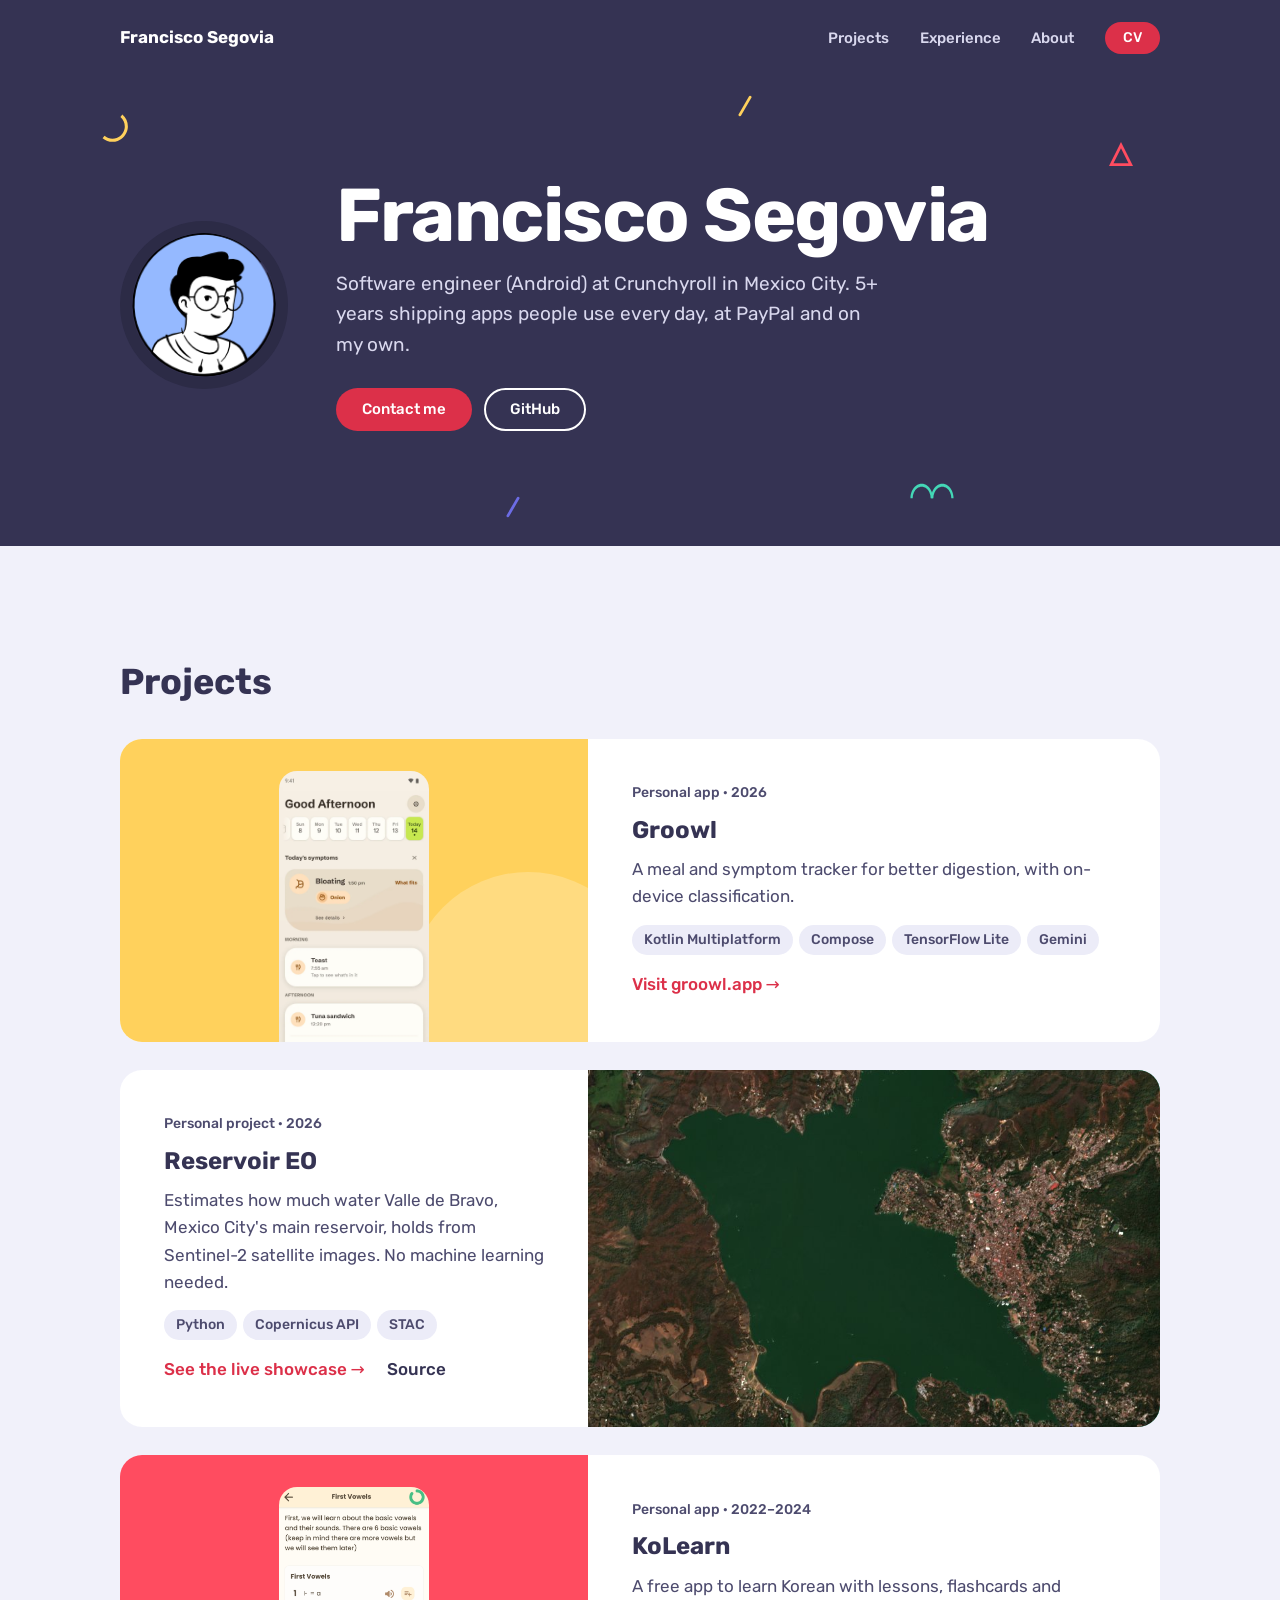
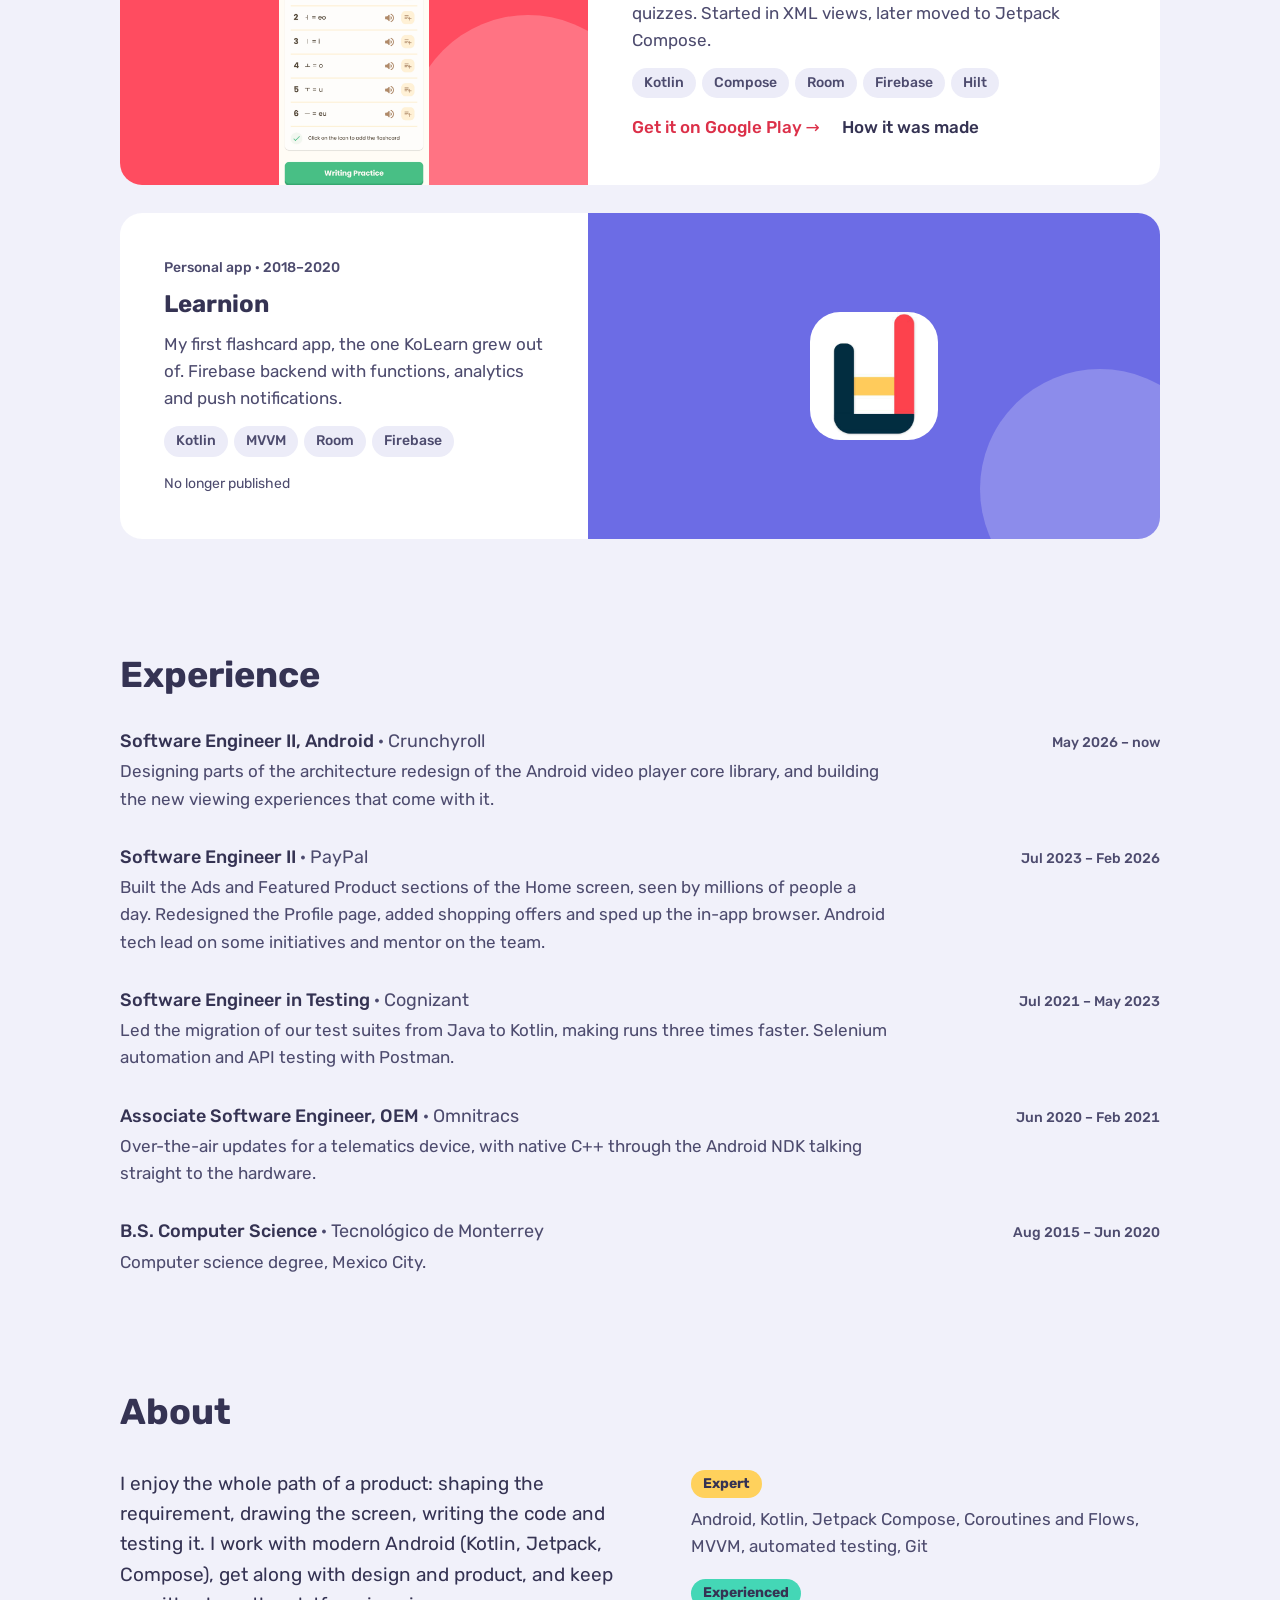
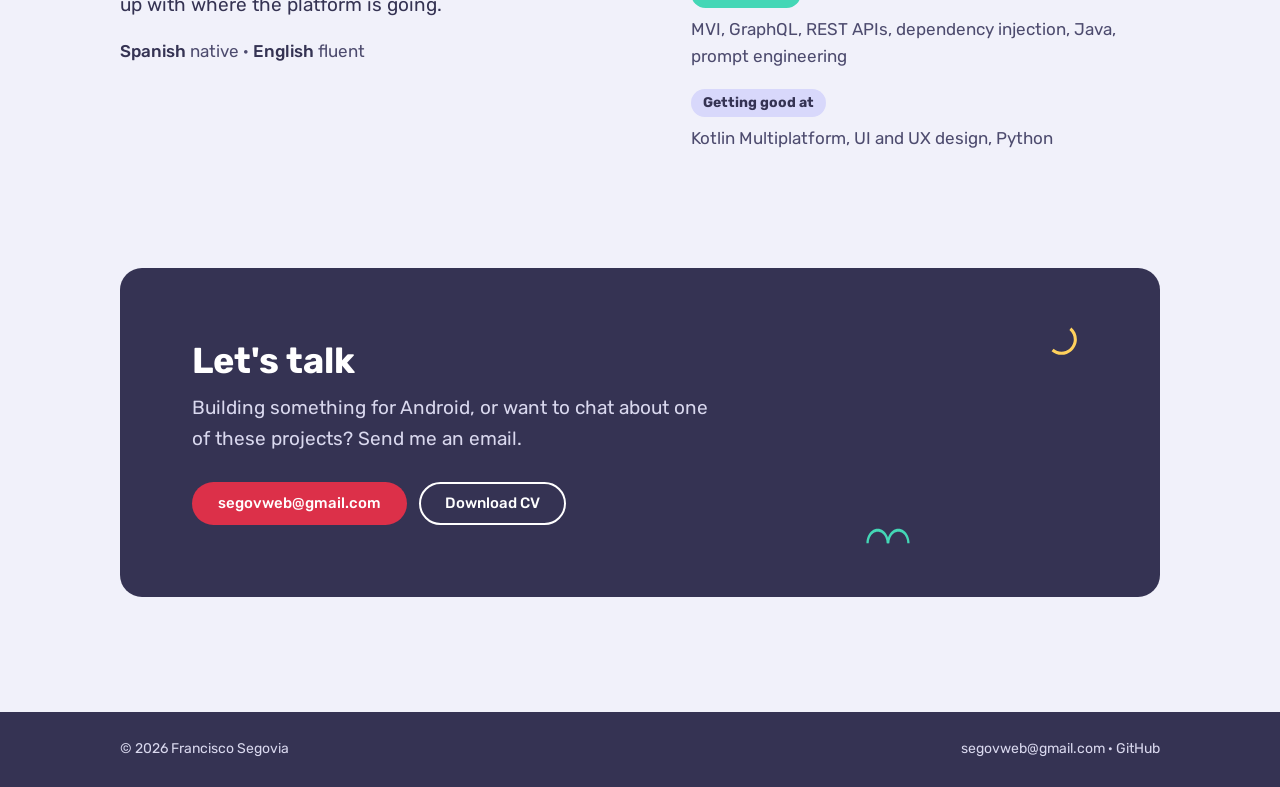
==== commit 2f594ace: "updated page" ====
--- a/index.html
+++ b/index.html
@@ -1,1082 +1,199 @@
-<!DOCTYPE html>
-<html lang="en-US">
+<!doctype html>
+<html lang="en">
   <head>
-    <meta http-equiv="Content-Type" content="text/html; charset=UTF-8" />
-    <title>Francisco Segovia - Portfolio</title>
-    <meta name="description" content="Francisco Segovia Portfolio" />
+    <meta charset="utf-8" />
+    <meta name="viewport" content="width=device-width, initial-scale=1" />
+    <title>Francisco Segovia, Android engineer</title>
     <meta
-      name="viewport"
-      content="width=device-width, initial-scale=1, maximum-scale=1"
+      name="description"
+      content="Francisco Segovia, software engineer (Android) in Mexico City. Crunchyroll, PayPal, and his own apps: Groowl, KoLearn and a satellite reservoir tracker."
     />
-    <link
-      rel="shortcut icon"
-      type="image/x-icon"
-      href="https://via.placeholder.com/32x32"
-    />
-
-    <!-- STYLESHEETS -->
-    <link
-      rel="stylesheet"
-      href="css/bootstrap.min.css"
-      type="text/css"
-      media="all"
-    />
-    <link rel="stylesheet" href="css/all.min.css" type="text/css" media="all" />
-    <link
-      rel="stylesheet"
-      href="css/simple-line-icons.css"
-      type="text/css"
-      media="all"
-    />
-    <link rel="stylesheet" href="css/slick.css" type="text/css" media="all" />
-    <link rel="stylesheet" href="css/animate.css" type="text/css" media="all" />
-    <link
-      rel="stylesheet"
-      href="css/magnific-popup.css"
-      type="text/css"
-      media="all"
-    />
-    <link rel="stylesheet" href="css/style.css" type="text/css" media="all" />
-
-    <!--[if lt IE 9]>
-      <script src="https://oss.maxcdn.com/html5shiv/3.7.2/html5shiv.min.js"></script>
-      <script src="https://oss.maxcdn.com/respond/1.4.2/respond.min.js"></script>
-    <![endif]-->
+    <link rel="icon" type="image/png" href="images/me_icon_108x108.png" />
+    <link rel="preconnect" href="https://fonts.googleapis.com" />
+    <link rel="preconnect" href="https://fonts.gstatic.com" crossorigin />
+    <link href="https://fonts.googleapis.com/css2?family=Rubik:wght@400;500;700&display=swap" rel="stylesheet" />
+    <link rel="stylesheet" href="css/site.css" />
   </head>
 
   <body>
-    <!-- Preloader -->
-    <div id="preloader">
-      <div class="outer">
-        <!-- Google Chrome -->
-        <div class="infinityChrome">
-          <div></div>
-          <div></div>
-          <div></div>
+    <a class="skip" href="#projects">Skip to projects</a>
+
+    <svg width="0" height="0" class="defs" aria-hidden="true">
+      <symbol id="arc" viewBox="0 0 27 29"><path d="M21.156.601c4.38 3.675 6.465 9.406 5.473 15.035-.993 5.63-4.914 10.302-10.285 12.257-5.371 1.956-11.378.897-15.757-2.778l2.057-2.451c3.503 2.939 8.309 3.786 12.606 2.223 4.297-1.564 7.434-5.302 8.228-9.806.794-4.503-.875-9.088-4.378-12.028L21.156.601z" /></symbol>
+      <symbol id="tri" viewBox="0 0 26 26"><path d="M13 3.354L2.427 24.5h21.146L13 3.354z" fill="none" stroke="currentColor" stroke-width="3" /></symbol>
+      <symbol id="bar" viewBox="0 0 15 23"><rect transform="rotate(30 9.866 10.134)" x="7" width="3" height="25" rx="1.5" /></symbol>
+      <symbol id="wave" viewBox="0 0 49 17"><path d="M.5 16.5c0-5.717 2.383-11 6.25-13.857 3.868-2.858 8.633-2.858 12.5 0C23.118 5.501 25.5 10.783 25.5 16.5H23c0-4.573-1.906-8.799-5-11.085-3.094-2.287-6.906-2.287-10 0C4.906 7.701 3 11.927 3 16.5H.5z" /><path d="M23.5 16.5c0-5.717 2.383-11 6.25-13.857 3.868-2.858 8.633-2.858 12.5 0 3.868 2.858 6.25 8.14 6.25 13.857H46c0-4.573-1.906-8.799-5-11.085-3.094-2.287-6.906-2.287-10 0-3.094 2.286-5 6.512-5 11.085h-2.5z" /></symbol>
+    </svg>
+
+    <header class="top">
+      <nav class="nav wrap" aria-label="Main">
+        <a class="nav-name" href="#top">Francisco Segovia</a>
+        <div class="nav-links">
+          <a href="#projects">Projects</a>
+          <a href="#experience">Experience</a>
+          <a href="#about">About</a>
+          <a class="pill pill-sm" href="francisco_segovia_CV_no_ph.pdf" target="_blank" rel="noopener">CV</a>
         </div>
+      </nav>
 
-        <!-- Safari and others -->
-        <div class="infinity">
-          <div>
-            <span></span>
-          </div>
-          <div>
-            <span></span>
-          </div>
-          <div>
-            <span></span>
-          </div>
-        </div>
-        <!-- Stuff -->
-        <svg xmlns="http://www.w3.org/2000/svg" version="1.1" class="goo-outer">
-          <defs>
-            <filter id="goo">
-              <feGaussianBlur
-                in="SourceGraphic"
-                stdDeviation="6"
-                result="blur"
-              />
-              <feColorMatrix
-                in="blur"
-                values="1 0 0 0 0  0 1 0 0 0  0 0 1 0 0  0 0 0 18 -7"
-                result="goo"
-              />
-              <feBlend in="SourceGraphic" in2="goo" />
-            </filter>
-          </defs>
-        </svg>
-      </div>
-    </div>
+      <section class="hero wrap" id="top" aria-labelledby="hero-title">
+        <svg class="confetti" style="left: 2%; top: 8%; color: var(--yellow)" width="26" height="28" fill="currentColor" aria-hidden="true"><use href="#arc" /></svg>
+        <svg class="confetti" style="right: 6%; top: 14%; color: var(--red)" width="24" height="24" aria-hidden="true"><use href="#tri" /></svg>
+        <svg class="confetti" style="right: 22%; bottom: 10%; color: var(--teal)" width="44" height="16" fill="currentColor" aria-hidden="true"><use href="#wave" /></svg>
+        <svg class="confetti" style="left: 38%; bottom: 6%; color: var(--blue)" width="14" height="22" fill="currentColor" aria-hidden="true"><use href="#bar" /></svg>
+        <svg class="confetti" style="right: 40%; top: 4%; color: var(--yellow)" width="14" height="22" fill="currentColor" aria-hidden="true"><use href="#bar" /></svg>
 
-    <!-- desktop header -->
-    <header class="desktop-header-3 fixed-top">
-      <div class="container">
-        <nav class="navbar navbar-expand-lg navbar-dark">
-          <button
-            aria-controls="navbarNavDropdown"
-            aria-expanded="false"
-            aria-label="Toggle navigation"
-            class="navbar-toggler"
-            data-target="#navbarNavDropdown"
-            data-toggle="collapse"
-            type="button"
-          >
-            <span class="navbar-toggler-icon"></span>
-          </button>
-          <div class="collapse navbar-collapse" id="navbarNavDropdown">
-            <ul class="navbar-nav ml-auto scrollspy">
-              <li class="nav-item">
-                <a class="nav-link" href="#home">Home</a>
-              </li>
-              <li class="nav-item">
-                <a href="#about" class="nav-link">About</a>
-              </li>
-              <li class="nav-item">
-                <a href="#experience" class="nav-link">Experience</a>
-              </li>
-              <li class="nav-item">
-                <a href="#projects" class="nav-link">Projects</a>
-              </li>
-              <li class="nav-item">
-                <a href="#contact" class="nav-link">Contact</a>
-              </li>
-            </ul>
-          </div>
-        </nav>
-      </div>
-    </header>
-
-    <!-- main layout -->
-    <main class="content-3">
-      <!-- section home -->
-      <section id="home" class="home d-flex align-items-center">
-        <div class="container">
-          <!-- intro -->
-          <div class="intro">
-            <!-- avatar image -->
-            <img
-              src="images/me_icon_108x108.png"
-              alt="Illustration"
-              class="mb-4"
-            />
-
-            <!-- info -->
-            <h1 class="mb-2 mt-0">Francisco Segovia</h1>
-            <span
-              >I'm an
-              <span class="text-rotating"
-                >Android Developer, Automation Engineer, UI/UX Designer</span
-              ></span
-            >
-
-            <!-- social icons -->
-            <ul class="social-icons light list-inline mb-0 mt-4">
-              <li class="list-inline-item">
-                <a href="https://github.com/Segovfrank"
-                  ><i class="fab fa-github"></i
-                ></a>
-              </li>
-            </ul>
-
-            <!-- buttons -->
-            <div class="mt-4">
-              <a href="mailto:segovweb@gmail.com" class="btn btn-default"
-                >Contact me</a
-              >
-            </div>
-          </div>
-
-          <!-- scroll down mouse wheel -->
-          <div class="scroll-down">
-            <a href="#about" class="mouse-wrapper">
-              <span>Scroll Down</span>
-              <span class="mouse">
-                <span class="wheel"></span>
-              </span>
-            </a>
-          </div>
-
-          <!-- parallax layers -->
-          <div class="parallax" data-relative-input="true">
-            <svg
-              width="27"
-              height="29"
-              data-depth="0.3"
-              class="layer p1"
-              xmlns="http://www.w3.org/2000/svg"
-            >
-              <path
-                d="M21.15625.60099c4.37954 3.67487 6.46544 9.40612 5.47254 15.03526-.9929 5.62915-4.91339 10.30141-10.2846 12.25672-5.37122 1.9553-11.3776.89631-15.75715-2.77856l2.05692-2.45134c3.50315 2.93948 8.3087 3.78663 12.60572 2.22284 4.297-1.5638 7.43381-5.30209 8.22768-9.80537.79387-4.50328-.8749-9.08872-4.37803-12.02821L21.15625.60099z"
-                fill="#FFD15C"
-                fill-rule="evenodd"
-              />
-            </svg>
-
-            <svg
-              width="26"
-              height="26"
-              data-depth="0.2"
-              class="layer p2"
-              xmlns="http://www.w3.org/2000/svg"
-            >
-              <path
-                d="M13 3.3541L2.42705 24.5h21.1459L13 3.3541z"
-                stroke="#FF4C60"
-                stroke-width="3"
-                fill="none"
-                fill-rule="evenodd"
-              />
-            </svg>
-
-            <svg
-              width="30"
-              height="25"
-              data-depth="0.3"
-              class="layer p3"
-              xmlns="http://www.w3.org/2000/svg"
-            >
-              <path
-                d="M.1436 8.9282C3.00213 3.97706 8.2841.92763 14.00013.92796c5.71605.00032 10.9981 3.04992 13.85641 8 2.8583 4.95007 2.8584 11.0491-.00014 16.00024l-2.77128-1.6c2.28651-3.96036 2.28631-8.84002.00011-12.8002-2.2862-3.96017-6.5124-6.40017-11.08513-6.4-4.57271.00018-8.79872 2.43984-11.08524 6.4002l-2.77128-1.6z"
-                fill="#44D7B6"
-                fill-rule="evenodd"
-              />
-            </svg>
-
-            <svg
-              width="15"
-              height="23"
-              data-depth="0.6"
-              class="layer p4"
-              xmlns="http://www.w3.org/2000/svg"
-            >
-              <rect
-                transform="rotate(30 9.86603 10.13397)"
-                x="7"
-                width="3"
-                height="25"
-                rx="1.5"
-                fill="#FFD15C"
-                fill-rule="evenodd"
-              />
-            </svg>
-
-            <svg
-              width="15"
-              height="23"
-              data-depth="0.2"
-              class="layer p5"
-              xmlns="http://www.w3.org/2000/svg"
-            >
-              <rect
-                transform="rotate(30 9.86603 10.13397)"
-                x="7"
-                width="3"
-                height="25"
-                rx="1.5"
-                fill="#6C6CE5"
-                fill-rule="evenodd"
-              />
-            </svg>
-
-            <svg
-              width="49"
-              height="17"
-              data-depth="0.5"
-              class="layer p6"
-              xmlns="http://www.w3.org/2000/svg"
-            >
-              <g fill="#FF4C60" fill-rule="evenodd">
-                <path
-                  d="M.5 16.5c0-5.71709 2.3825-10.99895 6.25-13.8567 3.8675-2.85774 8.6325-2.85774 12.5 0C23.1175 5.50106 25.5 10.78292 25.5 16.5H23c0-4.57303-1.90625-8.79884-5-11.08535-3.09375-2.28652-6.90625-2.28652-10 0C4.90625 7.70116 3 11.92697 3 16.5H.5z"
-                />
-                <path
-                  d="M23.5 16.5c0-5.71709 2.3825-10.99895 6.25-13.8567 3.8675-2.85774 8.6325-2.85774 12.5 0C46.1175 5.50106 48.5 10.78292 48.5 16.5H46c0-4.57303-1.90625-8.79884-5-11.08535-3.09375-2.28652-6.90625-2.28652-10 0-3.09375 2.28651-5 6.51232-5 11.08535h-2.5z"
-                />
-              </g>
-            </svg>
-
-            <svg
-              width="26"
-              height="26"
-              data-depth="0.4"
-              class="layer p7"
-              xmlns="http://www.w3.org/2000/svg"
-            >
-              <path
-                d="M13 22.6459L2.42705 1.5h21.1459L13 22.6459z"
-                stroke="#FFD15C"
-                stroke-width="3"
-                fill="none"
-                fill-rule="evenodd"
-              />
-            </svg>
-
-            <svg
-              width="19"
-              height="21"
-              data-depth="0.3"
-              class="layer p8"
-              xmlns="http://www.w3.org/2000/svg"
-            >
-              <rect
-                transform="rotate(-40 6.25252 10.12626)"
-                x="7"
-                width="3"
-                height="25"
-                rx="1.5"
-                fill="#6C6CE5"
-                fill-rule="evenodd"
-              />
-            </svg>
-
-            <svg
-              width="30"
-              height="25"
-              data-depth="0.3"
-              data-depth-y="-1.30"
-              class="layer p9"
-              xmlns="http://www.w3.org/2000/svg"
-            >
-              <path
-                d="M29.8564 16.0718c-2.85854 4.95114-8.1405 8.00057-13.85654 8.00024-5.71605-.00032-10.9981-3.04992-13.85641-8-2.8583-4.95007-2.8584-11.0491.00014-16.00024l2.77128 1.6c-2.28651 3.96036-2.28631 8.84002-.00011 12.8002 2.2862 3.96017 6.5124 6.40017 11.08513 6.4 4.57271-.00018 8.79872-2.43984 11.08524-6.4002l2.77128 1.6z"
-                fill="#6C6CE5"
-                fill-rule="evenodd"
-              />
-            </svg>
-
-            <svg
-              width="47"
-              height="29"
-              data-depth="0.2"
-              class="layer p10"
-              xmlns="http://www.w3.org/2000/svg"
-            >
-              <g fill="#44D7B6" fill-rule="evenodd">
-                <path
-                  d="M46.78878 17.19094c-1.95535 5.3723-6.00068 9.52077-10.61234 10.8834-4.61167 1.36265-9.0893-.26708-11.74616-4.27524-2.65686-4.00817-3.08917-9.78636-1.13381-15.15866l2.34923.85505c-1.56407 4.29724-1.2181 8.92018.90705 12.12693 2.12514 3.20674 5.70772 4.5107 9.39692 3.4202 3.68921-1.0905 6.92581-4.40949 8.48988-8.70673l2.34923.85505z"
-                />
-                <path
-                  d="M25.17585 9.32448c-1.95535 5.3723-6.00068 9.52077-10.61234 10.8834-4.61167 1.36264-9.0893-.26708-11.74616-4.27525C.16049 11.92447-.27182 6.14628 1.68354.77398l2.34923.85505c-1.56407 4.29724-1.2181 8.92018.90705 12.12692 2.12514 3.20675 5.70772 4.5107 9.39692 3.4202 3.68921-1.0905 6.92581-4.40948 8.48988-8.70672l2.34923.85505z"
-                />
-              </g>
-            </svg>
-
-            <svg
-              width="33"
-              height="20"
-              data-depth="0.5"
-              class="layer p11"
-              xmlns="http://www.w3.org/2000/svg"
-            >
-              <path
-                d="M32.36774.34317c.99276 5.63023-1.09332 11.3614-5.47227 15.03536-4.37895 3.67396-10.3855 4.73307-15.75693 2.77837C5.76711 16.2022 1.84665 11.53014.8539 5.8999l3.15139-.55567c.7941 4.50356 3.93083 8.24147 8.22772 9.8056 4.29688 1.56413 9.10275.71673 12.60554-2.2227C28.34133 9.98771 30.01045 5.4024 29.21635.89884l3.15139-.55567z"
-                fill="#FFD15C"
-                fill-rule="evenodd"
-              />
-            </svg>
+        <img class="avatar" src="images/me_icon_150x150.png" width="150" height="150" alt="Illustrated avatar of Francisco" />
+        <div class="hero-text">
+          <h1 id="hero-title">Francisco Segovia</h1>
+          <p class="lead">
+            Software engineer (Android) at Crunchyroll in Mexico City. 5+ years shipping apps people use every day, at PayPal and on my own.
+          </p>
+          <div class="actions">
+            <a class="pill" href="#contact">Contact me</a>
+            <a class="pill pill-ghost" href="https://github.com/Segovfrank" target="_blank" rel="noopener">GitHub</a>
           </div>
         </div>
       </section>
+    </header>
 
-      <!-- section about -->
-      <section id="about">
-        <div class="container">
-          <!-- section title -->
-          <h2 class="section-title wow fadeInUp">About Me</h2>
+    <main>
+      <section class="section wrap" id="projects" aria-labelledby="projects-title">
+        <h2 class="title" id="projects-title">Projects</h2>
+        <div class="rows">
+          <article class="row" data-reveal>
+            <div class="pic pic-yellow">
+              <span class="blob" aria-hidden="true"></span>
+              <img class="phone" src="images/work/groowl-home.webp" width="720" height="1616" loading="lazy" alt="Groowl home screen: today's symptoms and meals by time of day" />
+            </div>
+            <div class="txt">
+              <p class="meta">Personal app · 2026</p>
+              <h3>Groowl</h3>
+              <p>A meal and symptom tracker for better digestion, with on-device classification.</p>
+              <ul class="tags" aria-label="Built with"><li>Kotlin Multiplatform</li><li>Compose</li><li>TensorFlow Lite</li><li>Gemini</li></ul>
+              <p class="links"><a class="go" href="https://groowl.app" target="_blank" rel="noopener">Visit groowl.app <span aria-hidden="true">→</span></a></p>
+            </div>
+          </article>
 
-          <div class="spacer" data-height="60"></div>
+          <article class="row" data-reveal>
+            <div class="pic pic-teal">
+              <img class="cover" src="images/work/vdb-rgb_2025-03-01.jpg" width="850" height="803" loading="lazy" alt="Valle de Bravo reservoir seen by Sentinel-2 on 1 March 2025" />
+            </div>
+            <div class="txt">
+              <p class="meta">Personal project · 2026</p>
+              <h3>Reservoir EO</h3>
+              <p>Estimates how much water Valle de Bravo, Mexico City's main reservoir, holds from Sentinel-2 satellite images. No machine learning needed.</p>
+              <ul class="tags" aria-label="Built with"><li>Python</li><li>Copernicus API</li><li>STAC</li></ul>
+              <p class="links">
+                <a class="go" href="https://segovfrank.github.io/CutzaTracker/" target="_blank" rel="noopener">See the live showcase <span aria-hidden="true">→</span></a>
+                <a class="go go-quiet" href="https://github.com/Segovfrank/CutzaTracker" target="_blank" rel="noopener">Source</a>
+              </p>
+            </div>
+          </article>
 
-          <div class="row">
-            <div class="col-md-3">
-              <div class="text-center text-md-left">
-                <!-- avatar image -->
-                <img src="images/me_icon_150x150.png" alt="Illustration" />
-              </div>
-              <div class="spacer d-md-none d-lg-none" data-height="30"></div>
+          <article class="row" data-reveal>
+            <div class="pic pic-red">
+              <span class="blob" aria-hidden="true"></span>
+              <img class="phone" src="images/KoLearn_Lessons.jpg" width="1080" height="2281" loading="lazy" alt="KoLearn lesson teaching the first Korean vowels" />
             </div>
+            <div class="txt">
+              <p class="meta">Personal app · 2022–2024</p>
+              <h3>KoLearn</h3>
+              <p>A free app to learn Korean with lessons, flashcards and quizzes. Started in XML views, later moved to Jetpack Compose.</p>
+              <ul class="tags" aria-label="Built with"><li>Kotlin</li><li>Compose</li><li>Room</li><li>Firebase</li><li>Hilt</li></ul>
+              <p class="links">
+                <a class="go" href="https://play.google.com/store/apps/details?id=com.learnion.kolearn" target="_blank" rel="noopener">Get it on Google Play <span aria-hidden="true">→</span></a>
+                <a class="go go-quiet" href="kolearn_details.html">How it was made</a>
+              </p>
+            </div>
+          </article>
 
-            <div class="col-md-9 triangle-left-md triangle-top-sm">
-              <div class="rounded bg-white shadow-dark padding-30">
-                <div class="row">
-                  <div class="col-md-6">
-                    <!-- about text -->
-                    <p>
-                      I am Francisco Segovia, Android Developer and Automation
-                      Engineer from Mexico City. I have experience creating
-                      Android Apps from UI/UX to Programming. I have also
-                      created automation testing suites in Kotlin & Java
-                    </p>
-                    <p>
-                      I'm passionate about creating apps that impact in a
-                      positive way daily lives
-                    </p>
-                    <div class="mt-3">
-                      <a href="#" class="btn btn-default">Download CV</a>
-                    </div>
-                    <div
-                      class="spacer d-md-none d-lg-none"
-                      data-height="30"
-                    ></div>
-                  </div>
-                  <div class="col-md-6">
-                    <!-- skill item -->
-                    <div class="skill-item">
-                      <div class="skill-info clearfix">
-                        <h4 class="float-left mb-3 mt-0">
-                          Android Development
-                        </h4>
-                        <span class="float-right">90%</span>
-                      </div>
-                      <div class="progress">
-                        <div
-                          class="progress-bar data-background"
-                          role="progressbar"
-                          aria-valuemin="0"
-                          aria-valuemax="100"
-                          aria-valuenow="90"
-                          data-color="#2FBF71"
-                        ></div>
-                      </div>
-                      <div class="spacer" data-height="20"></div>
-                    </div>
-
-                    <!-- skill item -->
-                    <div class="skill-item">
-                      <div class="skill-info clearfix">
-                        <h4 class="float-left mb-3 mt-0">UI/UX design</h4>
-                        <span class="float-right">75%</span>
-                      </div>
-                      <div class="progress">
-                        <div
-                          class="progress-bar data-background"
-                          role="progressbar"
-                          aria-valuemin="0"
-                          aria-valuemax="100"
-                          aria-valuenow="75"
-                          data-color="#FF4C60"
-                        ></div>
-                      </div>
-                      <div class="spacer" data-height="20"></div>
-                    </div>
-
-                    <!-- skill item -->
-                    <div class="skill-item">
-                      <div class="skill-info clearfix">
-                        <h4 class="float-left mb-3 mt-0">Selenium</h4>
-                        <span class="float-right">80%</span>
-                      </div>
-                      <div class="progress">
-                        <div
-                          class="progress-bar data-background"
-                          role="progressbar"
-                          aria-valuemin="0"
-                          aria-valuemax="100"
-                          aria-valuenow="80"
-                          data-color="#6C6CE5"
-                        ></div>
-                      </div>
-                      <div class="spacer" data-height="20"></div>
-                    </div>
-
-                    <!-- skill item -->
-                    <div class="skill-item">
-                      <div class="skill-info clearfix">
-                        <h4 class="float-left mb-3 mt-0">Web Front End</h4>
-                        <span class="float-right">70%</span>
-                      </div>
-                      <div class="progress">
-                        <div
-                          class="progress-bar data-background"
-                          role="progressbar"
-                          aria-valuemin="0"
-                          aria-valuemax="100"
-                          aria-valuenow="70"
-                          data-color="#FFD15C"
-                        ></div>
-                      </div>
-                      <div class="spacer" data-height="20"></div>
-                    </div>
-
-                    <!-- skill item -->
-                    <div class="skill-item">
-                      <div class="skill-info clearfix">
-                        <h4 class="float-left mb-3 mt-0">Jenkins</h4>
-                        <span class="float-right">60%</span>
-                      </div>
-                      <div class="progress">
-                        <div
-                          class="progress-bar data-background"
-                          role="progressbar"
-                          aria-valuemin="0"
-                          aria-valuemax="100"
-                          aria-valuenow="60"
-                          data-color="#360568"
-                        ></div>
-                      </div>
-                      <div class="spacer" data-height="20"></div>
-                    </div>
-                  </div>
-                </div>
-              </div>
+          <article class="row" data-reveal>
+            <div class="pic pic-blue">
+              <span class="blob" aria-hidden="true"></span>
+              <img class="logo" src="images/baeuran.jpg" width="400" height="400" loading="lazy" alt="Learnion logo" />
             </div>
-          </div>
-          <!-- row end -->
+            <div class="txt">
+              <p class="meta">Personal app · 2018–2020</p>
+              <h3>Learnion</h3>
+              <p>My first flashcard app, the one KoLearn grew out of. Firebase backend with functions, analytics and push notifications.</p>
+              <ul class="tags" aria-label="Built with"><li>Kotlin</li><li>MVVM</li><li>Room</li><li>Firebase</li></ul>
+              <p class="links"><span class="retired">No longer published</span></p>
+            </div>
+          </article>
         </div>
       </section>
 
-      <!-- section experience -->
-      <section id="experience">
-        <div class="container">
-          <!-- section title -->
-          <h2 class="section-title wow fadeInUp">Experience</h2>
+      <section class="section wrap" id="experience" aria-labelledby="experience-title">
+        <h2 class="title" id="experience-title">Experience</h2>
+        <ol class="jobs" data-reveal>
+          <li class="job">
+            <h3>Software Engineer II, Android <span>· Crunchyroll</span></h3>
+            <p class="when">May 2026 – now</p>
+            <p>Designing parts of the architecture redesign of the Android video player core library, and building the new viewing experiences that come with it.</p>
+          </li>
+          <li class="job">
+            <h3>Software Engineer II <span>· PayPal</span></h3>
+            <p class="when">Jul 2023 – Feb 2026</p>
+            <p>Built the Ads and Featured Product sections of the Home screen, seen by millions of people a day. Redesigned the Profile page, added shopping offers and sped up the in-app browser. Android tech lead on some initiatives and mentor on the team.</p>
+          </li>
+          <li class="job">
+            <h3>Software Engineer in Testing <span>· Cognizant</span></h3>
+            <p class="when">Jul 2021 – May 2023</p>
+            <p>Led the migration of our test suites from Java to Kotlin, making runs three times faster. Selenium automation and API testing with Postman.</p>
+          </li>
+          <li class="job">
+            <h3>Associate Software Engineer, OEM <span>· Omnitracs</span></h3>
+            <p class="when">Jun 2020 – Feb 2021</p>
+            <p>Over-the-air updates for a telematics device, with native C++ through the Android NDK talking straight to the hardware.</p>
+          </li>
+          <li class="job">
+            <h3>B.S. Computer Science <span>· Tecnológico de Monterrey</span></h3>
+            <p class="when">Aug 2015 – Jun 2020</p>
+            <p>Computer science degree, Mexico City.</p>
+          </li>
+        </ol>
+      </section>
 
-          <div class="spacer" data-height="60"></div>
+      <section class="section wrap" id="about" aria-labelledby="about-title">
+        <h2 class="title" id="about-title">About</h2>
+        <div class="about" data-reveal>
+          <div class="about-text">
+            <p>
+              I enjoy the whole path of a product: shaping the requirement, drawing the screen, writing the code and testing it.
+              I work with modern Android (Kotlin, Jetpack, Compose), get along with design and product, and keep up with where the platform is going.
+            </p>
+            <p class="langs"><strong>Spanish</strong> native · <strong>English</strong> fluent</p>
+          </div>
+          <dl class="skills">
+            <div><dt>Expert</dt><dd>Android, Kotlin, Jetpack Compose, Coroutines and Flows, MVVM, automated testing, Git</dd></div>
+            <div><dt>Experienced</dt><dd>MVI, GraphQL, REST APIs, dependency injection, Java, prompt engineering</dd></div>
+            <div><dt>Getting good at</dt><dd>Kotlin Multiplatform, UI and UX design, Python</dd></div>
+          </dl>
+        </div>
+      </section>
 
-          <div class="row">
-            <div class="col-md-6">
-              <!-- timeline wrapper -->
-              <div
-                class="timeline exp bg-white rounded shadow-dark padding-30 overflow-hidden"
-              >
-                <!-- timeline item -->
-                <div class="timeline-container wow fadeInUp">
-                  <div class="content">
-                    <span class="time">August 2015 - June 2020</span>
-                    <h3 class="title">Bachelor’s in Computer Science</h3>
-                    <p>Studied at Tecnologico de Monterrey (ITESM)</p>
-                  </div>
-                </div>
-
-                <!-- timeline item -->
-                <div
-                  class="timeline-container wow fadeInUp"
-                  data-wow-delay="0.2s"
-                >
-                  <div class="content">
-                    <span class="time">June 2020 - Feb 2021</span>
-                    <h3 class="title">Android Developer At Omnitracs</h3>
-                    <p>
-                      Android development in Java and C++ using NDK. Custom
-                      Android OS. Responsible for System State Machine and
-                      Version Upgrader.
-                    </p>
-                  </div>
-                </div>
-
-                <!-- timeline item -->
-                <div
-                  class="timeline-container wow fadeInUp"
-                  data-wow-delay="0.4s"
-                >
-                  <div class="content">
-                    <span class="time">October 2020 - May 2021</span>
-                    <h3 class="title">Android Freelance</h3>
-                    <p>
-                      Worked on a scanner application for Avon. Used Kotlin,
-                      MVVM and Retrofit
-                    </p>
-                  </div>
-                </div>
-
-                <!-- main line -->
-                <span class="line"></span>
-              </div>
-            </div>
-
-            <div class="col-md-6">
-              <!-- responsive spacer -->
-              <div class="spacer d-md-none d-lg-none" data-height="30"></div>
-
-              <!-- timeline wrapper -->
-              <div
-                class="timeline exp bg-white rounded shadow-dark padding-30 overflow-hidden"
-              >
-                <!-- timeline item -->
-                <div class="timeline-container wow fadeInUp">
-                  <div class="content">
-                    <span class="time">July 2021 - February 2022</span>
-                    <h3 class="title">
-                      Web And Mobile Automation at Cognizant
-                    </h3>
-                    <p>
-                      Mobile and Web automation using Selenium Java. CI/CD with
-                      Jenkins. Api Testing using Postman and versioning with GIT
-                    </p>
-                  </div>
-                </div>
-
-                <!-- timeline item -->
-                <div
-                  class="timeline-container wow fadeInUp"
-                  data-wow-delay="0.2s"
-                >
-                  <div class="content">
-                    <span class="time">February 2022 - Present</span>
-                    <h3 class="title">
-                      QA Automation Engineer at IHG (Cognizant Consultant),
-                      Mexico City
-                    </h3>
-                    <p>
-                      Responsible of creating test scripts to automate Web
-                      Applications. Automation using Selenium in Java and
-                      Kotlin. API testing using Rest Assured and Postman and IVR
-                      Automation using Cyara. Versioning using GIT.
-                    </p>
-                  </div>
-                </div>
-
-                <!-- main line -->
-                <span class="line"></span>
-              </div>
-            </div>
+      <section class="section wrap" id="contact" aria-labelledby="contact-title">
+        <div class="contact" data-reveal>
+          <svg class="confetti" style="right: 8%; top: 18%; color: var(--yellow)" width="26" height="28" fill="currentColor" aria-hidden="true"><use href="#arc" /></svg>
+          <svg class="confetti" style="right: 24%; bottom: 16%; color: var(--teal)" width="44" height="16" fill="currentColor" aria-hidden="true"><use href="#wave" /></svg>
+          <h2 id="contact-title">Let's talk</h2>
+          <p>Building something for Android, or want to chat about one of these projects? Send me an email.</p>
+          <div class="actions">
+            <a class="pill" href="mailto:segovweb@gmail.com">segovweb@gmail.com</a>
+            <a class="pill pill-ghost" href="francisco_segovia_CV_no_ph.pdf" target="_blank" rel="noopener">Download CV</a>
           </div>
         </div>
       </section>
-
-      <!-- section projects -->
-      <section id="projects">
-        <div class="container">
-          <!-- section title -->
-          <h2 class="section-title wow fadeInUp">Projects</h2>
-
-          <div class="spacer" data-height="60"></div>
-
-          <div class="row">
-            <div class="col-md-3">
-              <div class="text-center text-md-left">
-                <!-- avatar image -->
-                <img
-                  src="images/kolearn_logo.svg"
-                  alt="Illustration"
-                  width="150"
-                  height="150"
-                />
-              </div>
-              <div class="spacer d-md-none d-lg-none" data-height="30"></div>
-            </div>
-
-            <div class="col-md-9 triangle-left-md triangle-top-sm">
-              <div class="rounded bg-white shadow-dark padding-30">
-                <div class="row">
-                  <div class="col-md-6">
-                    <!-- about text -->
-                    <h5 class="portfolio-item">KoLearn</h5>
-                    <p>Released on May 2021</p>
-
-                    <p>
-                      KoLearn is a free app to learn Korean. I have worked for
-                      this project since February 2019 (at the time the app was
-                      'Baeuran').
-                    </p>
-
-                    <p>
-                      Worked on UI/UX, Logo design, Programming and Publishing.
-                    </p>
-                    <div class="mt-3">
-                      <a
-                        href="https://play.google.com/store/apps/details?id=com.learnion.kolearn"
-                        class="btn btn-default"
-                        target="_blank"
-                      >
-                        <span class="icon icon-link"></span> See in Playstore</a
-                      >
-                    </div>
-                    <div
-                      class="spacer d-md-none d-lg-none"
-                      data-height="30"
-                    ></div>
-                    <div class="spacer" data-height="30"></div>
-
-                    <div class="column">
-                      <!-- fact item -->
-                      <div class="fact-item">
-                        <span class="icon icon-star"></span>
-                        <div class="details">
-                          <h3 class="mb-0 mt-0 number">
-                            <em class="">4.840</em>
-                          </h3>
-                          <p class="mb-0">Rating (out of 125 ratings)</p>
-                        </div>
-                      </div>
-                      <div class="spacer" data-height="10"></div>
-
-                      <!-- fact item -->
-                      <div class="fact-item">
-                        <span class="icon icon-people"></span>
-                        <div class="details">
-                          <h3 class="mb-0 mt-0 number">
-                            <em class="">12</em>k+
-                          </h3>
-                          <p class="mb-0">Installs</p>
-                        </div>
-                      </div>
-                      <div
-                        class="spacer d-md-none d-lg-none"
-                        data-height="30"
-                      ></div>
-                    </div>
-                  </div>
-                  <div class="col-md-6">
-                    <h5 class="portfolio-item">Technologies Used</h5>
-
-                    <!-- technology item -->
-                    <div class="skill-item">
-                      <div class="skill-info clearfix">
-                        <h4 class="float-left mb-3 mt-0">Kotlin (Language)</h4>
-                      </div>
-                      <div class="spacer" data-height="10"></div>
-                    </div>
-
-                    <!-- technology item -->
-                    <div class="skill-item">
-                      <div class="skill-info clearfix">
-                        <h4 class="float-left mb-0 mt-0">
-                          MVVM (Architecture)
-                        </h4>
-                      </div>
-                      <ul class="list-inline meta">
-                        <li class="list-inline-item">
-                          Used with data binding, coroutines and flows.
-                        </li>
-                      </ul>
-                      <div class="spacer" data-height="10"></div>
-                    </div>
-                    <!-- technology item -->
-                    <div class="skill-item">
-                      <div class="skill-info clearfix">
-                        <h4 class="float-left mb-0 mt-0">Firebase (Backend)</h4>
-                      </div>
-                      <ul class="list-inline meta">
-                        <li class="list-inline-item">
-                          Firestore, Storage, Analytics, Crashlytics and
-                          Security Rules
-                        </li>
-                      </ul>
-                      <div class="spacer" data-height="10"></div>
-                    </div>
-
-                    <!-- technology item -->
-                    <div class="skill-item">
-                      <div class="skill-info clearfix">
-                        <h4 class="float-left mb-0 mt-0">
-                          Machine Learning (Korean Recognition)
-                        </h4>
-                      </div>
-                      <ul class="list-inline meta">
-                        <li class="list-inline-item">
-                          ML Kit - Digital Ink Recognition
-                        </li>
-                      </ul>
-                      <div class="spacer" data-height="10"></div>
-                    </div>
-
-                    <!-- technology item -->
-                    <div class="skill-item">
-                      <div class="skill-info clearfix">
-                        <h4 class="float-left mb-0 mt-0">
-                          Room (Local DB Abstraction Layer)
-                        </h4>
-                      </div>
-                      <ul class="list-inline meta">
-                        <li class="list-inline-item">
-                          Used utilizing Daos, Repositories.
-                        </li>
-                        <li class="list-inline-item">
-                          Used Coroutines and Flows
-                        </li>
-                      </ul>
-                      <div class="spacer" data-height="10"></div>
-                    </div>
-                    <!-- technology item -->
-                    <b class="wow fadeInUp">
-                      <a href="kolearn_details.html">More details</a>
-                    </b>
-                  </div>
-                </div>
-              </div>
-            </div>
-          </div>
-          <!-- row end -->
-
-          <div class="spacer" data-height="60"></div>
-
-          <div class="row">
-            <div class="col-md-3">
-              <div class="text-center text-md-left">
-                <!-- avatar image -->
-                <img
-                  src="images/expense_tracker_icon.png"
-                  alt="Illustration"
-                  width="150"
-                  height="150"
-                />
-              </div>
-              <div class="spacer d-md-none d-lg-none" data-height="30"></div>
-            </div>
-
-            <div class="col-md-9 triangle-left-md triangle-top-sm">
-              <div class="rounded bg-white shadow-dark padding-30">
-                <div class="row">
-                  <div class="col-md-6">
-                    <!-- about text -->
-                    <h5 class="portfolio-item">Expense Tracker</h5>
-
-                    <p>Released on January 2023</p>
-
-                    <p>
-                      Expense Tracker is a free app to organize and keep track
-                      of your expenses. Currently on beta version. I made this
-                      app more to test 'Jetpack Compose', but at the same time I
-                      had in mind something useful and presentable for the
-                      public.
-                    </p>
-
-                    <div class="mt-3">
-                      <a
-                        href="https://play.google.com/store/apps/details?id=com.learnion.expensetracker"
-                        class="btn btn-default"
-                        target="_blank"
-                      >
-                        <span class="icon icon-link"></span> See in Playstore</a
-                      >
-                    </div>
-                    <div
-                      class="spacer d-md-none d-lg-none"
-                      data-height="30"
-                    ></div>
-                    <div class="spacer" data-height="30"></div>
-                  </div>
-                  <div class="col-md-6">
-                    <h5 class="portfolio-item">Technologies Used</h5>
-
-                    <!-- technology item -->
-                    <div class="skill-item">
-                      <div class="skill-info clearfix">
-                        <h4 class="float-left mb-3 mt-0">Kotlin (Language)</h4>
-                      </div>
-                      <div class="spacer" data-height="10"></div>
-                    </div>
-
-                    <!-- technology item -->
-                    <div class="skill-item">
-                      <div class="skill-info clearfix">
-                        <h4 class="float-left mb-0 mt-0">
-                          Jetpack Compose (For UI)
-                        </h4>
-                      </div>
-                      <ul class="list-inline meta">
-                        <li class="list-inline-item">
-                          All UI is created with Jetpack compose and Material
-                          Design 2.
-                        </li>
-                      </ul>
-                      <div class="spacer" data-height="10"></div>
-                    </div>
-
-                    <!-- technology item -->
-                    <div class="skill-item">
-                      <div class="skill-info clearfix">
-                        <h4 class="float-left mb-0 mt-0">
-                          MVVM (Architecture)
-                        </h4>
-                      </div>
-                      <ul class="list-inline meta">
-                        <li class="list-inline-item">
-                          Used with coroutines, stateflows and flows.
-                        </li>
-                      </ul>
-                      <div class="spacer" data-height="10"></div>
-                    </div>
-
-                    <!-- technology item -->
-                    <div class="skill-item">
-                      <div class="skill-info clearfix">
-                        <h4 class="float-left mb-0 mt-0">
-                          Hilt (Dependency Injection)
-                        </h4>
-                      </div>
-                      <div class="spacer" data-height="10"></div>
-                    </div>
-                    <div class="spacer" data-height="10"></div>
-
-                    <!-- technology item -->
-                    <div class="skill-item">
-                      <div class="skill-info clearfix">
-                        <h4 class="float-left mb-0 mt-0">
-                          Room (Local DB Abstraction Layer)
-                        </h4>
-                      </div>
-                      <ul class="list-inline meta">
-                        <li class="list-inline-item">
-                          Used utilizing Daos, Repositories.
-                        </li>
-                        <li class="list-inline-item">
-                          Used Coroutines and Flows
-                        </li>
-                      </ul>
-                      <div class="spacer" data-height="10"></div>
-                    </div>
-                    <!-- technology item -->
-                    <div class="skill-item">
-                      <div class="skill-info clearfix">
-                        <h4 class="float-left mb-0 mt-0">And more ...</h4>
-                      </div>
-
-                      <div class="spacer" data-height="10"></div>
-                    </div>
-                  </div>
-                </div>
-              </div>
-            </div>
-          </div>
-          <!-- row end -->
-          <div class="spacer" data-height="60"></div>
-
-          <div class="row">
-            <div class="col-md-3">
-              <div class="text-center text-md-left">
-                <!-- avatar image -->
-                <img
-                  src="images/baeuran.jpg"
-                  alt="Illustration"
-                  width="150"
-                  height="150"
-                />
-              </div>
-              <div class="spacer d-md-none d-lg-none" data-height="30"></div>
-            </div>
-
-            <div class="col-md-9 triangle-left-md triangle-top-sm">
-              <div class="rounded bg-white shadow-dark padding-30">
-                <div class="row">
-                  <div class="col-md-6">
-                    <!-- about text -->
-                    <h5 class="portfolio-item">Other Projects</h5>
-
-                    <p>2017 - 2019</p>
-
-                    <p>
-                      I have worked on other projects. Barcode scanner with
-                      backend calls (using retrofit). This was for a freelance
-                      work.
-                    </p>
-
-                    <p>
-                      Language learning apps using flashcards (previous to
-                      KoLearn) which are now unpublished (Baueran and Learnion)
-                    </p>
-
-                    <div
-                      class="spacer d-md-none d-lg-none"
-                      data-height="30"
-                    ></div>
-                    <div class="spacer" data-height="30"></div>
-                  </div>
-                  <div class="col-md-6">
-                    <h5 class="portfolio-item">Technologies Used</h5>
-
-                    <!-- technology item -->
-                    <div class="skill-item">
-                      <div class="skill-info clearfix">
-                        <h4 class="float-left mb-3 mt-0">Kotlin and Java</h4>
-                      </div>
-                      <div class="spacer" data-height="10"></div>
-                    </div>
-
-                    <!-- technology item -->
-                    <div class="skill-item">
-                      <div class="skill-info clearfix">
-                        <h4 class="float-left mb-0 mt-0">
-                          Retrofit (Http Calls)
-                        </h4>
-                      </div>
-                      <ul class="list-inline meta">
-                        <li class="list-inline-item">
-                          Using suspend functions and Model objects to map data.
-                        </li>
-                      </ul>
-                      <div class="spacer" data-height="10"></div>
-                    </div>
-
-                    <!-- technology item -->
-                    <div class="skill-item">
-                      <div class="skill-info clearfix">
-                        <h4 class="float-left mb-0 mt-0">
-                          MVVM & MVC (Architecture)
-                        </h4>
-                      </div>
-                      <ul class="list-inline meta">
-                        <li class="list-inline-item">Used with coroutines.</li>
-                      </ul>
-                      <div class="spacer" data-height="10"></div>
-                    </div>
-
-                    <!-- technology item -->
-                    <div class="skill-item">
-                      <div class="skill-info clearfix">
-                        <h4 class="float-left mb-0 mt-0">
-                          Room (Local DB Abstraction Layer)
-                        </h4>
-                      </div>
-                      <ul class="list-inline meta">
-                        <li class="list-inline-item">
-                          Used utilizing Daos, Repositories.
-                        </li>
-                      </ul>
-                      <div class="spacer" data-height="10"></div>
-                    </div>
-                  </div>
-                </div>
-              </div>
-            </div>
-          </div>
-          <!-- row end -->
-        </div>
-      </section>
-
-      <!-- section contact -->
-      <section id="contact">
-        <div class="container">
-          <!-- section title -->
-          <h2 class="section-title wow fadeInUp">Contact Me</h2>
-
-          <div class="spacer" data-height="60"></div>
-
-          <div class="row">
-            <div class="col-md-3">
-              <div class="text-center text-md-left">
-                <!-- avatar image -->
-                <img src="images/me_icon_150x150.png" alt="Illustration" />
-              </div>
-              <div class="spacer d-md-none d-lg-none" data-height="10"></div>
-            </div>
-
-            <div class="col-md-9 triangle-left-md triangle-top-sm">
-              <div class="rounded bg-white shadow-dark padding-30">
-                <div class="row">
-                  <div class="col-md-12">
-                    <h3 class="wow fadeInUp">Let's talk!</h3>
-
-                    <p class="wow fadeInUp">
-                      Feel free to send me an
-                      <a href="mailto:segovweb@gmail.com">email</a>
-                    </p>
-                  </div>
-                </div>
-              </div>
-            </div>
-          </div>
-          <!-- row end -->
-        </div>
-      </section>
-
-      <div class="spacer" data-height="96"></div>
-
-      <footer class="footer">
-        <div class="container"></div>
-      </footer>
     </main>
 
-    <!-- Go to top button -->
-    <a href="javascript:" id="return-to-top"><i class="fas fa-arrow-up"></i></a>
+    <footer class="foot">
+      <div class="wrap foot-in">
+        <span>© 2026 Francisco Segovia</span>
+        <span><a href="mailto:segovweb@gmail.com">segovweb@gmail.com</a> · <a href="https://github.com/Segovfrank" target="_blank" rel="noopener">GitHub</a></span>
+      </div>
+    </footer>
 
-    <!-- SCRIPTS -->
-    <script src="js/jquery-1.12.3.min.js"></script>
-    <script src="js/jquery.easing.min.js"></script>
-    <script src="js/jquery.waypoints.min.js"></script>
-    <script src="js/jquery.counterup.min.js"></script>
-    <script src="js/popper.min.js"></script>
-    <script src="js/bootstrap.min.js"></script>
-    <script src="js/isotope.pkgd.min.js"></script>
-    <script src="js/infinite-scroll.min.js"></script>
-    <script src="js/imagesloaded.pkgd.min.js"></script>
-    <script src="js/slick.min.js"></script>
-    <script src="js/contact.js"></script>
-    <script src="js/validator.js"></script>
-    <script src="js/wow.min.js"></script>
-    <script src="js/morphext.min.js"></script>
-    <script src="js/parallax.min.js"></script>
-    <script src="js/jquery.magnific-popup.min.js"></script>
-    <script src="js/custom.js"></script>
+    <script src="js/site.js" defer></script>
   </body>
 </html>
--- a/css/site.css
+++ b/css/site.css
@@ -0,0 +1,211 @@
+/* segoviaf.dev: playful navy + confetti, tidied. Story rows for projects. */
+:root {
+  --navy: #353353;
+  --navy-2: #2c2b46;
+  --ground: #f1f1fa;
+  --card: #ffffff;
+  --ink: #353353;
+  --soft: #4d4b6e;
+  --on-navy: #d9d8ee;
+  --tag: #ececf8;
+  --red: #ff4c60;      /* confetti and picture fields */
+  --red-ink: #dc3049;  /* buttons and links, readable on white */
+  --yellow: #ffd15c;
+  --teal: #44d7b6;
+  --blue: #6c6ce5;
+
+  --font: "Rubik", "Segoe UI", system-ui, sans-serif;
+  --t-small: 0.875rem;
+  --t-body: 1.0625rem;
+  --t-lead: 1.1875rem;
+  --t-h3: 1.5rem;
+  --t-h2: clamp(1.75rem, 1.4rem + 1.2vw, 2.25rem);
+  --t-h1: clamp(2.5rem, 1rem + 4.6vw, 5rem);
+
+  --gutter: clamp(16px, 4vw, 40px);
+  --section: clamp(72px, 9vw, 120px);
+  --radius: 22px;
+  --ease: cubic-bezier(0.16, 1, 0.3, 1);
+}
+
+*, *::before, *::after { box-sizing: border-box; }
+html { scroll-behavior: smooth; -webkit-text-size-adjust: 100%; }
+body { margin: 0; background: var(--ground); color: var(--ink); font: 400 var(--t-body) / 1.6 var(--font); -webkit-font-smoothing: antialiased; }
+img { display: block; max-width: 100%; height: auto; }
+h1, h2, h3, p, ul, ol, dl, dd { margin: 0; padding: 0; }
+ul, ol { list-style: none; }
+h1, h2, h3 { text-wrap: balance; line-height: 1.15; }
+a { color: inherit; }
+:focus-visible { outline: 3px solid var(--yellow); outline-offset: 3px; border-radius: 4px; }
+.defs { position: absolute; }
+.skip { position: absolute; left: 16px; top: -60px; z-index: 10; background: var(--yellow); color: var(--navy); padding: 8px 14px; border-radius: 999px; }
+.skip:focus { top: 12px; }
+.wrap { width: 100%; max-width: 1120px; margin-inline: auto; padding-inline: var(--gutter); }
+
+/* Buttons */
+.pill {
+  display: inline-block;
+  background: var(--red-ink);
+  color: #fff;
+  font: 500 0.9375rem / 1 var(--font);
+  text-decoration: none;
+  padding: 14px 26px;
+  border-radius: 999px;
+  transition: transform 0.25s var(--ease), background-color 0.2s;
+}
+.pill:hover { transform: translateY(-2px); background: #c4243c; }
+.pill:active { transform: translateY(0) scale(0.97); }
+.pill-ghost { background: transparent; color: inherit; border: 2px solid currentColor; padding: 12px 24px; }
+.pill-ghost:hover { background: rgba(255, 255, 255, 0.08); }
+.pill-sm { padding: 9px 18px; font-size: var(--t-small); }
+
+/* Header + hero (navy) */
+.top { background: var(--navy); color: #fff; overflow: hidden; }
+.nav { display: flex; justify-content: space-between; align-items: center; gap: 16px; padding-block: 22px; }
+.nav-name { font-weight: 700; text-decoration: none; }
+.nav-links { display: flex; align-items: center; gap: clamp(14px, 2.4vw, 32px); font-size: 0.9375rem; font-weight: 500; }
+.nav-links a:not(.pill) { text-decoration: none; color: var(--on-navy); transition: color 0.2s; }
+.nav-links a:not(.pill):hover { color: var(--yellow); }
+
+.hero {
+  position: relative;
+  display: grid;
+  grid-template-columns: auto minmax(0, 1fr);
+  align-items: center;
+  gap: 28px 48px;
+  padding-block: clamp(48px, 8vw, 104px) clamp(64px, 9vw, 120px);
+}
+.avatar { width: clamp(120px, 14vw, 168px); height: auto; border-radius: 50%; border: 12px solid var(--navy-2); }
+.hero h1 { font-size: var(--t-h1); font-weight: 700; letter-spacing: -0.02em; line-height: 1.02; }
+.lead { color: var(--on-navy); font-size: var(--t-lead); max-width: 46ch; margin-top: 14px; }
+.actions { display: flex; flex-wrap: wrap; gap: 12px; margin-top: 28px; }
+.confetti { position: absolute; pointer-events: none; }
+
+/* Sections */
+.section { padding-top: var(--section); }
+.title { font-size: var(--t-h2); font-weight: 700; margin-bottom: 36px; }
+
+/* Projects: alternating story rows */
+.rows { display: grid; gap: 28px; }
+.row {
+  display: grid;
+  grid-template-columns: minmax(0, 0.9fr) minmax(0, 1.1fr);
+  background: var(--card);
+  border-radius: var(--radius);
+  overflow: hidden;
+}
+.row:nth-child(even) .pic { order: 2; }
+.pic { position: relative; min-height: 300px; overflow: hidden; }
+.pic-yellow { background: var(--yellow); }
+.pic-teal { background: var(--teal); }
+.pic-red { background: var(--red); }
+.pic-blue { background: var(--blue); }
+.blob { position: absolute; width: 240px; height: 240px; border-radius: 50%; right: -60px; bottom: -70px; background: rgba(255, 255, 255, 0.22); }
+.pic img { position: absolute; transition: transform 0.6s var(--ease); }
+.pic .phone { width: 150px; left: 50%; top: 32px; transform: translateX(-50%); border-radius: 18px; }
+.pic .cover { inset: 0; width: 100%; height: 100%; object-fit: cover; }
+.pic .logo { width: 128px; left: 50%; top: 50%; transform: translate(-50%, -50%); border-radius: 30px; }
+.row:hover .phone { transform: translateX(-50%) translateY(-6px) rotate(-2deg); }
+.row:hover .cover { transform: scale(1.04); }
+
+.txt { padding: clamp(24px, 3.4vw, 44px); display: grid; gap: 12px; align-content: center; }
+.meta { font-size: var(--t-small); font-weight: 500; color: var(--soft); }
+.txt h3 { font-size: var(--t-h3); font-weight: 700; }
+.txt > p:not(.meta):not(.links) { color: var(--soft); max-width: 48ch; }
+.tags { display: flex; flex-wrap: wrap; gap: 6px; margin-top: 2px; }
+.tags li { font-size: var(--t-small); font-weight: 500; padding: 4px 12px; border-radius: 999px; background: var(--tag); color: var(--soft); }
+.links { display: flex; flex-wrap: wrap; gap: 8px 22px; margin-top: 4px; }
+.go { font-weight: 500; color: var(--red-ink); text-decoration: none; }
+.go:hover { text-decoration: underline; text-underline-offset: 0.2em; }
+.go span { display: inline-block; transition: transform 0.25s var(--ease); }
+.go:hover span { transform: translateX(4px); }
+.go-quiet { color: var(--ink); }
+.retired { font-size: var(--t-small); color: var(--soft); }
+
+/* Experience */
+.jobs { display: grid; gap: 34px; }
+.job {
+  display: grid;
+  grid-template-columns: minmax(0, 1fr) auto;
+  gap: 4px 32px;
+  align-items: baseline;
+}
+.when { font-size: var(--t-small); font-weight: 500; color: var(--soft); font-variant-numeric: tabular-nums; text-align: right; }
+.job h3 { font-size: 1.125rem; font-weight: 500; }
+.job h3 span { color: var(--soft); font-weight: 400; }
+.job p:not(.when) { grid-column: 1 / -1; color: var(--soft); max-width: 70ch; }
+
+/* About */
+.about { display: grid; grid-template-columns: minmax(0, 1.1fr) minmax(0, 1fr); gap: 32px 56px; align-items: start; }
+.about-text { display: grid; gap: 18px; font-size: var(--t-lead); }
+.langs { font-size: var(--t-body); color: var(--soft); }
+.langs strong { color: var(--ink); font-weight: 500; }
+.skills { display: grid; gap: 18px; }
+.skills dt { font-weight: 700; font-size: var(--t-small); display: inline-block; padding: 3px 12px; border-radius: 999px; color: var(--navy); }
+.skills div:nth-child(1) dt { background: var(--yellow); }
+.skills div:nth-child(2) dt { background: var(--teal); }
+.skills div:nth-child(3) dt { background: #d8d8fb; }
+.skills dd { margin-top: 8px; color: var(--soft); }
+
+/* Contact */
+#contact { padding-bottom: var(--section); }
+.contact {
+  position: relative;
+  overflow: hidden;
+  background: var(--navy);
+  color: #fff;
+  border-radius: var(--radius);
+  padding: clamp(36px, 6vw, 72px);
+}
+.contact h2 { font-size: var(--t-h2); font-weight: 700; }
+.contact p { color: var(--on-navy); max-width: 44ch; margin-top: 12px; font-size: var(--t-lead); }
+
+/* Footer */
+.foot { background: var(--navy); color: var(--on-navy); font-size: var(--t-small); }
+.foot-in { display: flex; justify-content: space-between; flex-wrap: wrap; gap: 8px 24px; padding-block: 26px; }
+.foot a { text-decoration: none; }
+.foot a:hover { color: var(--yellow); }
+
+/* KoLearn case page */
+.case-hero { grid-template-columns: minmax(0, 1fr) auto; }
+.case-hero .shot { width: clamp(150px, 18vw, 220px); border-radius: 22px; }
+.steps { display: grid; grid-template-columns: repeat(2, minmax(0, 1fr)); gap: 40px 56px; }
+.step .when { text-align: left; }
+.step h3 { font-size: 1.125rem; font-weight: 500; margin-top: 4px; }
+.step p:not(.when) { color: var(--soft); margin-top: 8px; }
+.stack { display: grid; grid-template-columns: repeat(3, minmax(0, 1fr)); gap: 16px; }
+.stack { gap: 32px 48px; }
+.stack dt { font-weight: 700; font-size: var(--t-small); display: inline-block; padding: 3px 12px; border-radius: 999px; color: var(--navy); }
+.stack div:nth-child(1) dt { background: var(--yellow); }
+.stack div:nth-child(2) dt { background: var(--teal); }
+.stack div:nth-child(3) dt { background: #d8d8fb; }
+.stack dd { color: var(--soft); margin-top: 8px; }
+
+/* Motion */
+@media (prefers-reduced-motion: no-preference) {
+  .confetti { animation: bob 6s ease-in-out infinite alternate; }
+  .confetti:nth-of-type(2n) { animation-duration: 8s; animation-delay: -2s; }
+  .js [data-reveal] { opacity: 0; transform: translateY(24px); transition: opacity 0.7s var(--ease), transform 0.9s var(--ease); }
+  .js [data-reveal].in { opacity: 1; transform: none; }
+  .js .hero > .avatar, .js .hero-text > * { animation: rise 0.9s var(--ease) both; }
+  .js .hero-text > :nth-child(2) { animation-delay: 0.08s; }
+  .js .hero-text > :nth-child(3) { animation-delay: 0.16s; }
+}
+@keyframes bob { to { transform: translateY(10px) rotate(14deg); } }
+@keyframes rise { from { opacity: 0; transform: translateY(18px); } }
+@media (prefers-reduced-motion: reduce) { html { scroll-behavior: auto; } }
+
+/* Phone */
+@media (max-width: 760px) {
+  .nav { flex-wrap: wrap; }
+  .hero, .case-hero { grid-template-columns: 1fr; }
+  .row, .about, .steps, .stack { grid-template-columns: 1fr; }
+  .row:nth-child(even) .pic { order: 0; }
+  .pic { min-height: 260px; }
+  .job { grid-template-columns: 1fr; }
+  .when { text-align: left; grid-row: 2; }
+  .case-hero .shot { justify-self: center; }
+}
+@media (max-width: 420px) {
+  .nav-links { width: 100%; justify-content: space-between; }
+}
